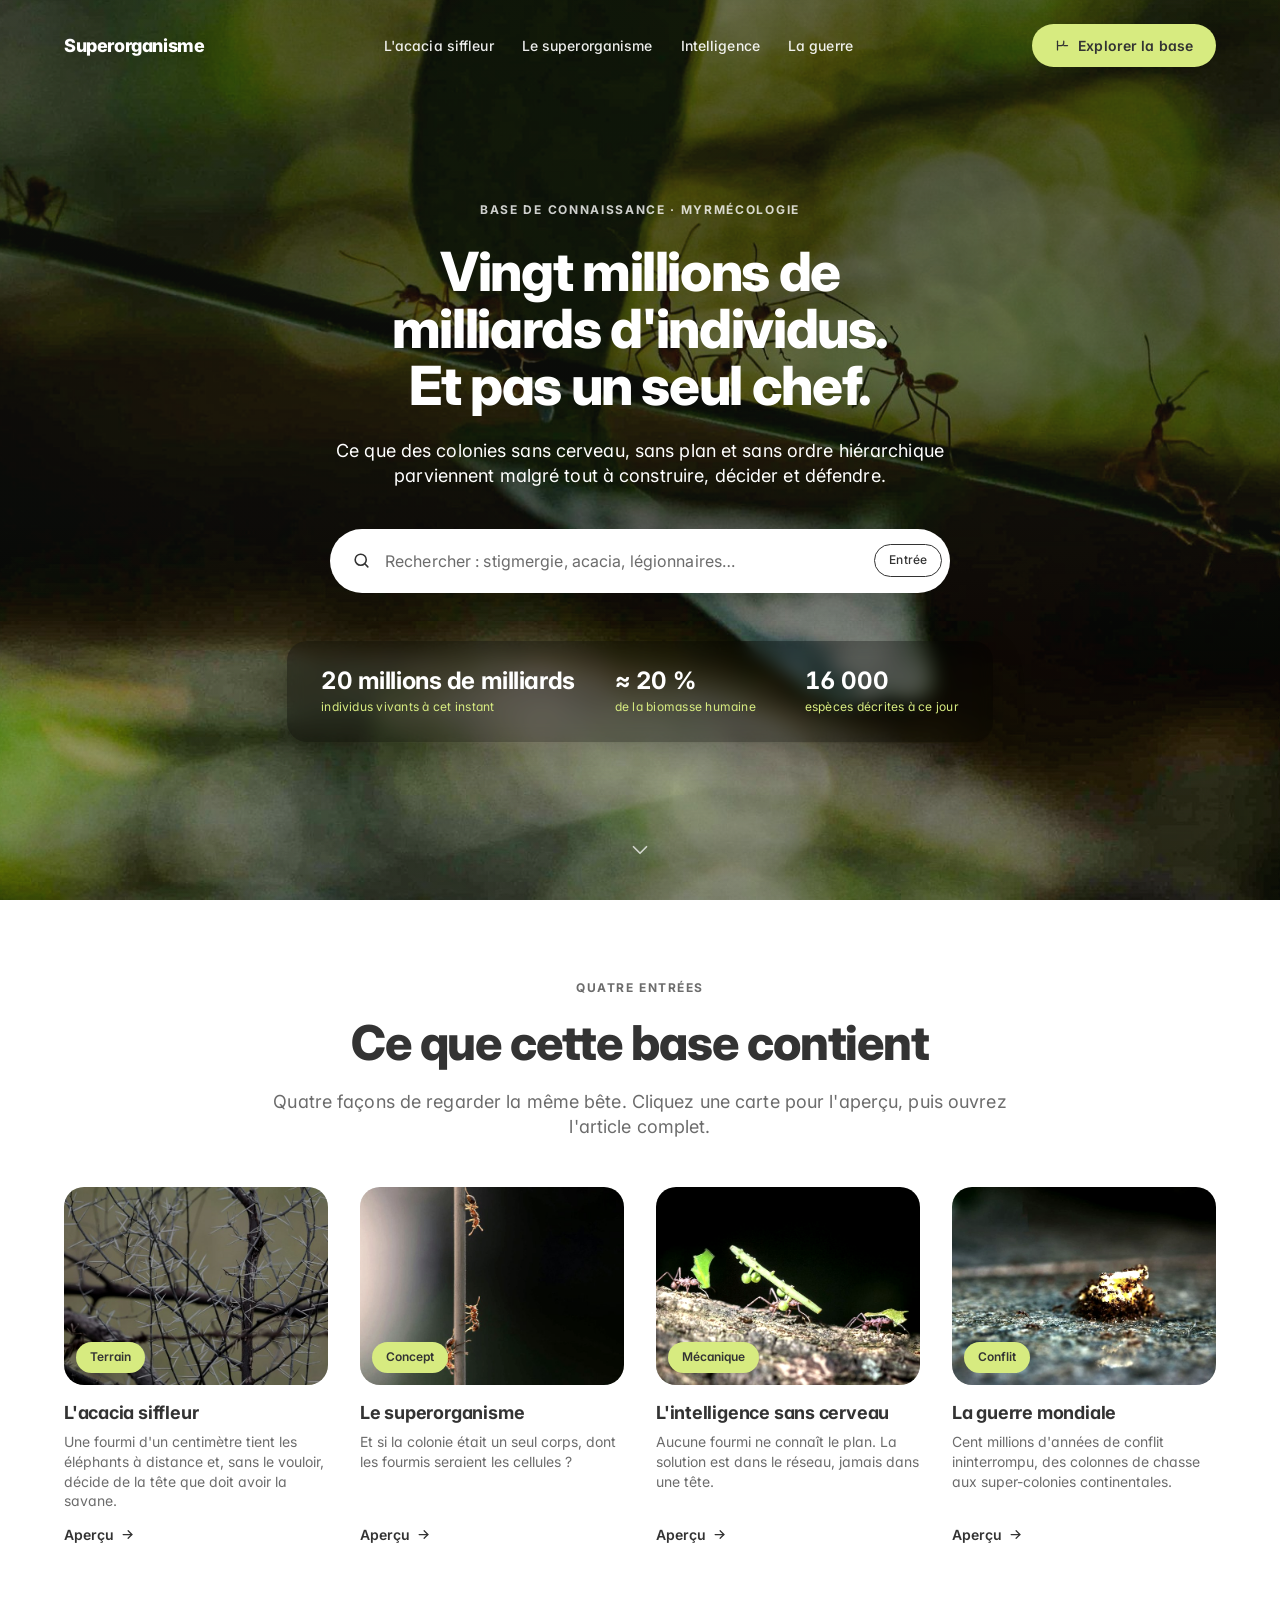
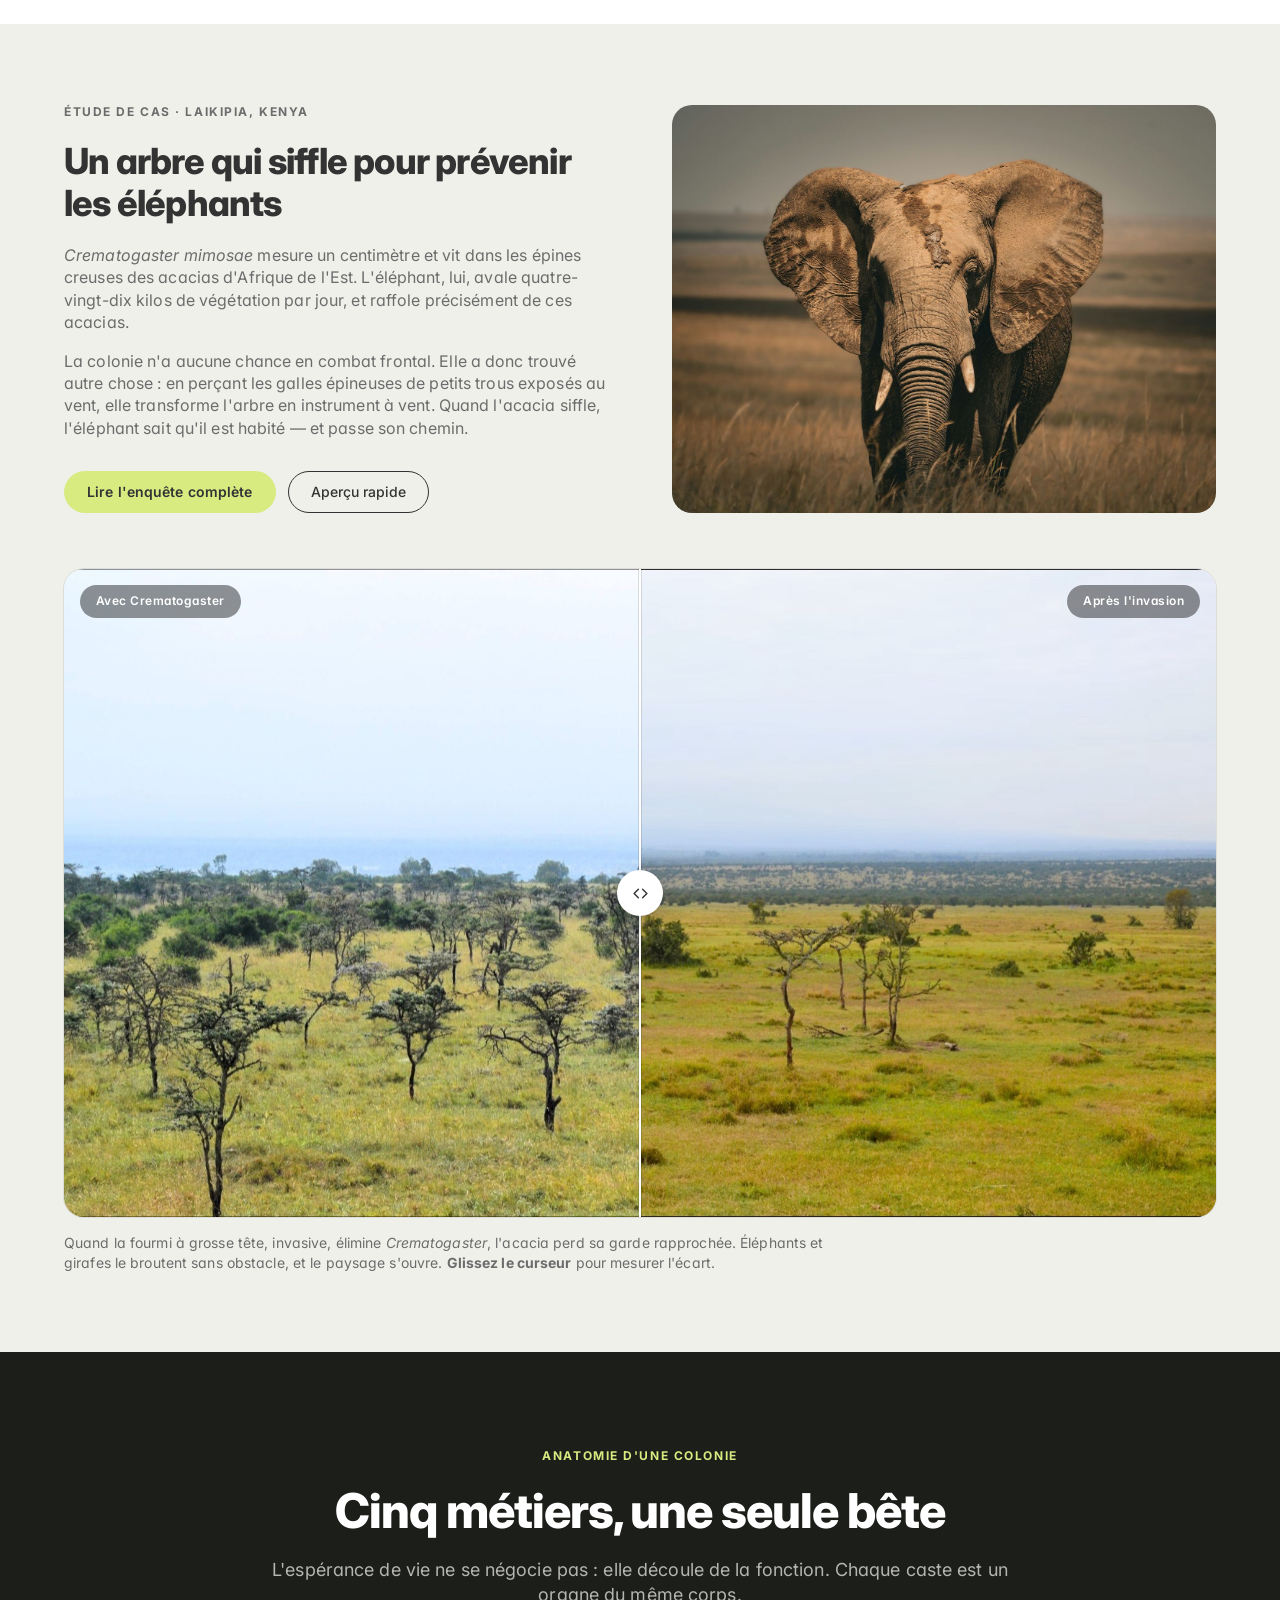
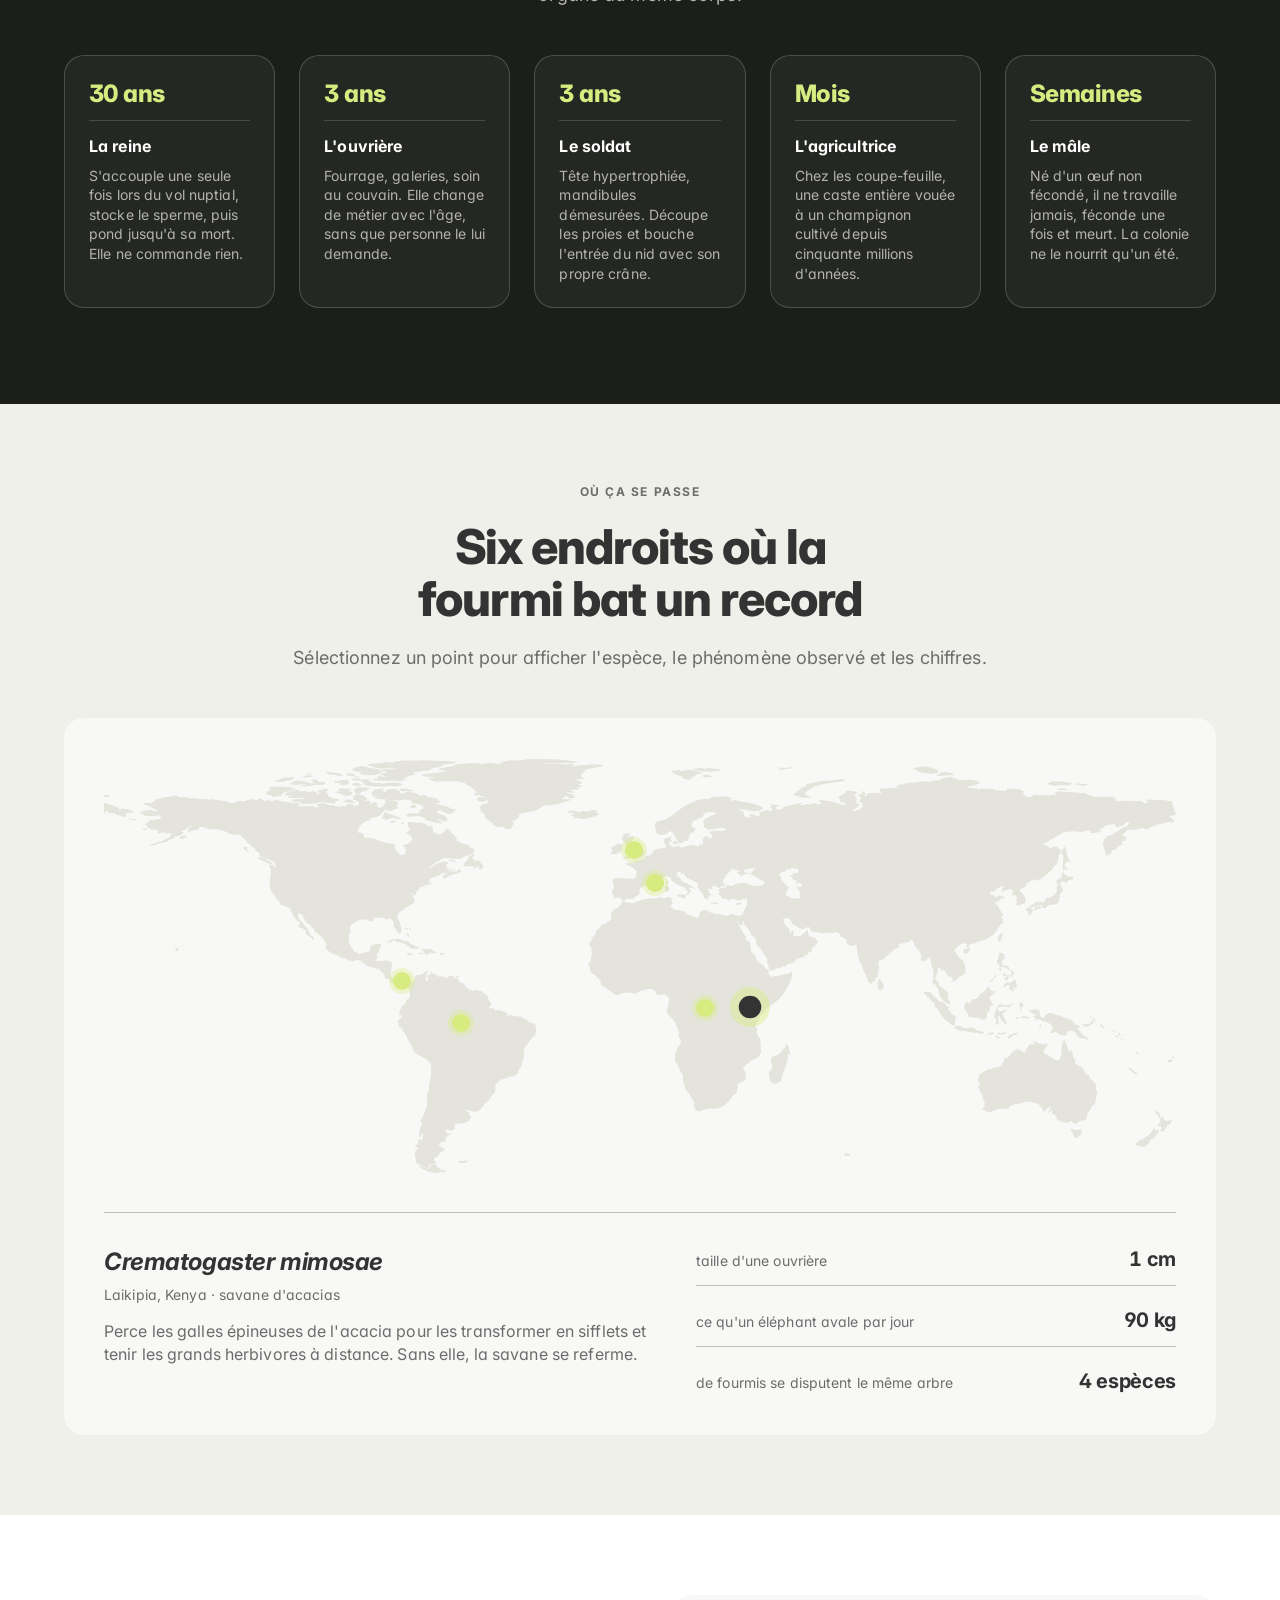
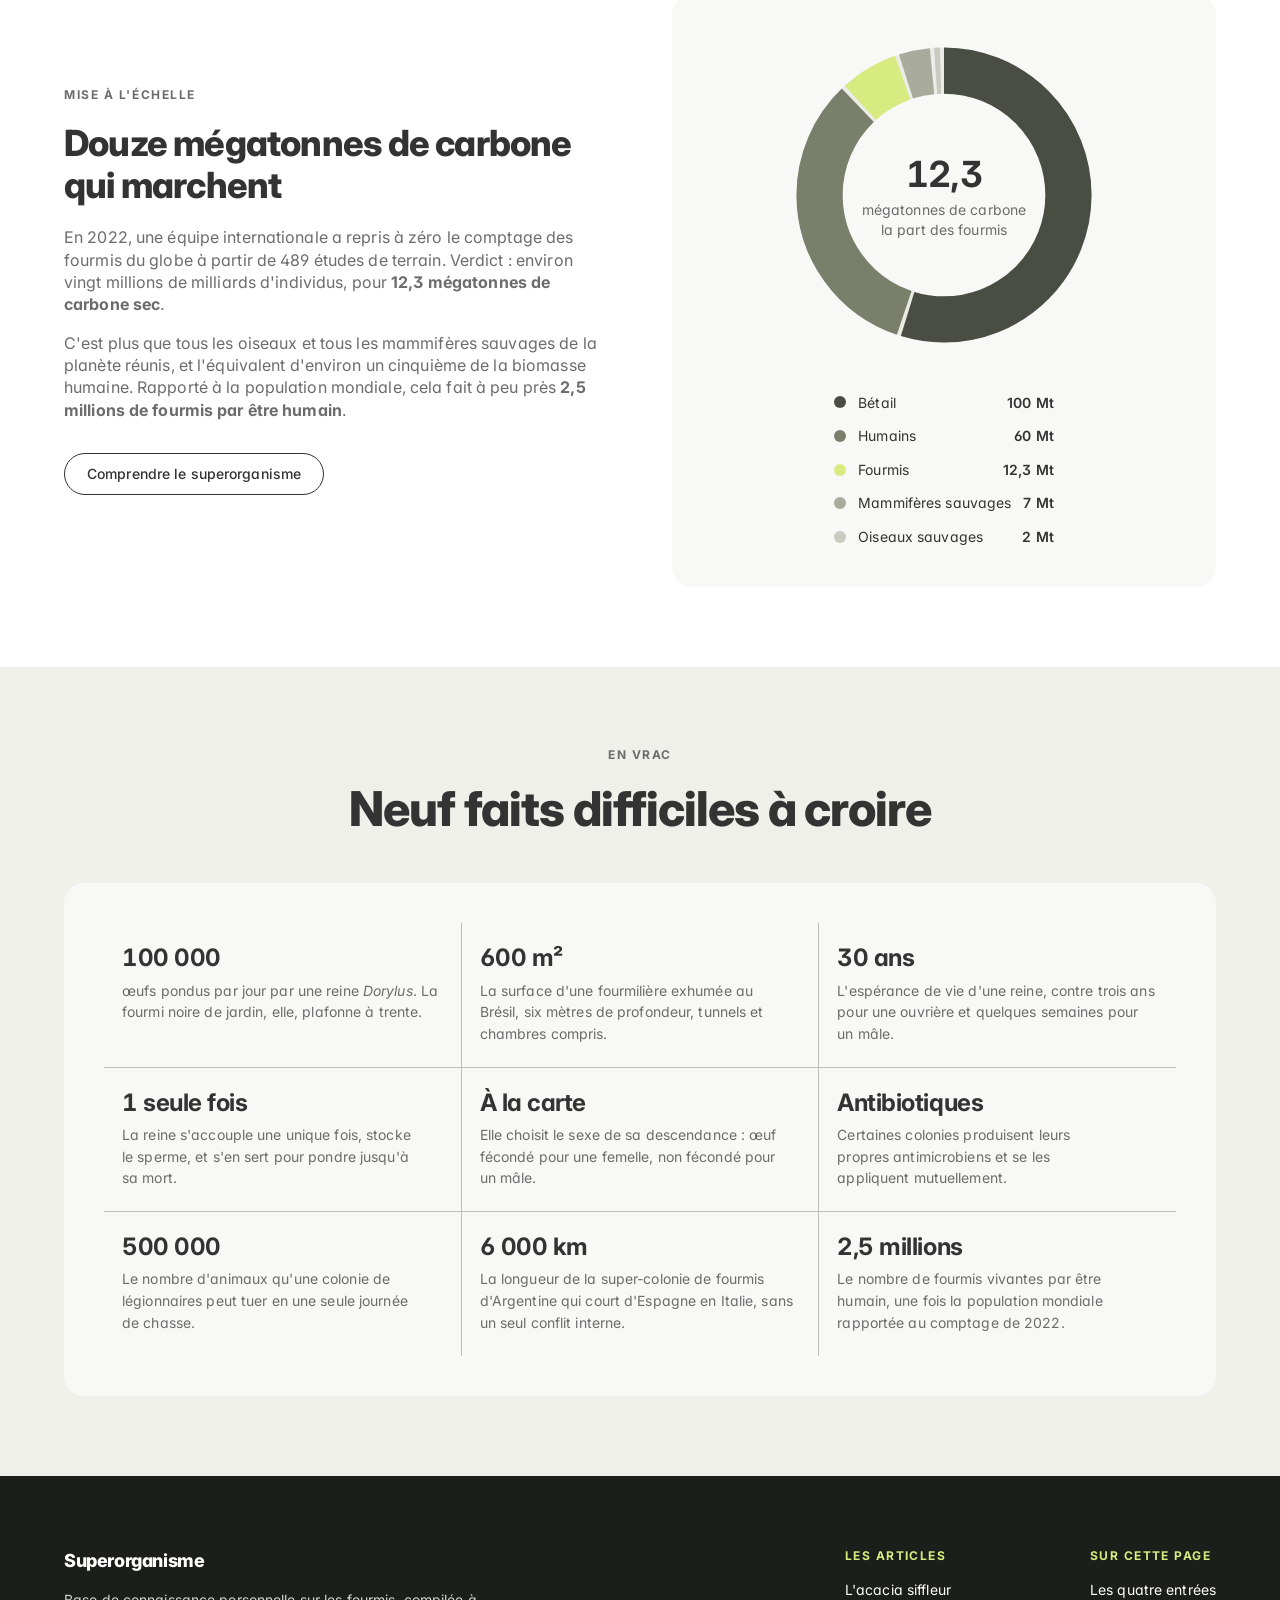
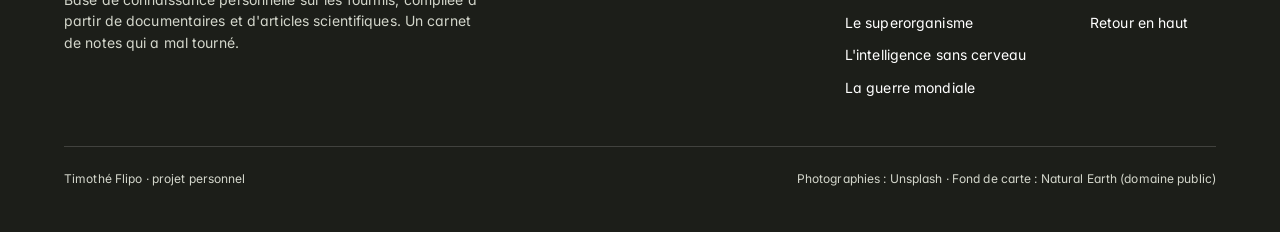
==== index.html @ 457bc621 "Le pont vivant remplacé par la trophallaxie (v37) Le pont ne démontrait rien. Deux rectangles gris n" ====
<!DOCTYPE html>
<html lang="fr">
<head>
<meta charset="utf-8">
<meta name="viewport" content="width=device-width, initial-scale=1">
<title>Superorganisme · la fourmi, du détail au collectif</title>
<meta name="description" content="Base de connaissance sur les fourmis : l'acacia siffleur, le superorganisme, l'intelligence collective sans cerveau et la guerre permanente sous nos pieds.">
<meta name="robots" content="noindex, nofollow">
<link rel="preconnect" href="https://fonts.googleapis.com">
<link rel="preconnect" href="https://fonts.gstatic.com" crossorigin>
<link href="https://fonts.googleapis.com/css2?family=Inter:wght@400;500;600;700;800&display=swap" rel="stylesheet">
<link rel="stylesheet" href="css/style.css?v=37">
<link rel="icon" href="data:image/svg+xml,<svg xmlns='http://www.w3.org/2000/svg' viewBox='0 0 100 100'><rect width='100' height='100' rx='22' fill='%23333'/><circle cx='50' cy='30' r='11' fill='%23d7eb80'/><circle cx='50' cy='52' r='9' fill='%23d7eb80'/><circle cx='50' cy='74' r='13' fill='%23d7eb80'/></svg>">
</head>
<body>

<header class="header" id="top">
  <div class="wrap header__inner">
    <a class="wordmark" href="index.html">Superorganisme</a>
    <nav class="nav">
      <a class="nav__link" href="acacia.html">L'acacia siffleur</a>
      <a class="nav__link" href="superorganisme.html">Le superorganisme</a>
      <a class="nav__link" href="intelligence.html">Intelligence</a>
      <a class="nav__link" href="guerre.html">La guerre</a>
    </nav>
    <a class="btn btn--lime" href="#entrees">
      <svg width="15" height="15" viewBox="0 0 24 24" fill="none" stroke="currentColor" stroke-width="2" stroke-linecap="round" stroke-linejoin="round" aria-hidden="true"><path d="M4 19V5"/><path d="M4 12h6a4 4 0 0 0 4-4V5"/><path d="M14 12h6"/></svg>
      Explorer la base
    </a>
  </div>
</header>

<main>

  <!-- ============ Hero ============ -->
  <section class="hero">
    <div class="hero__media">
      <img src="images/photos/fourmi-tige.jpg" alt="Fourmis progressant en file sur une tige, lumière dorée et bokeh vert" fetchpriority="high">
    </div>

    <!--
      Premier plan. Le regroupement n'est pas décoratif : le parallaxe a besoin
      d'un seul élément à déplacer, sinon chaque bloc dériverait à son rythme et
      l'ensemble se disloquerait au lieu de se détacher d'un seul tenant.
    -->
    <div class="hero__fg">
    <div class="hero__inner">
      <p class="hero__eyebrow">Base de connaissance · Myrmécologie</p>
      <h1>Vingt millions de milliards d'individus.<br>Et pas un seul chef.</h1>
      <p class="hero__lede">
        Ce que des colonies sans cerveau, sans plan et sans ordre hiérarchique
        parviennent malgré tout à construire, décider et défendre.
      </p>

      <div class="search">
        <div class="search__field">
          <svg class="search__icon" width="19" height="19" viewBox="0 0 24 24" fill="none" stroke="currentColor" stroke-width="2" stroke-linecap="round" aria-hidden="true"><circle cx="11" cy="11" r="7"/><path d="m20 20-3.5-3.5"/></svg>
          <label class="visually-hidden" for="q">Rechercher dans la base</label>
          <input class="search__input" id="q" type="search" autocomplete="off"
                 placeholder="Rechercher : stigmergie, acacia, légionnaires…">
          <span class="search__hint">Entrée</span>
        </div>
        <div class="search__results" id="results" role="listbox" aria-label="Résultats"></div>
      </div>
    </div>

    <div class="stats">
      <div class="stat">
        <div class="stat__value">20 millions de milliards</div>
        <div class="stat__label">individus vivants à cet instant</div>
      </div>
      <div class="stat">
        <div class="stat__value">≈ 20 %</div>
        <div class="stat__label">de la biomasse humaine</div>
      </div>
      <div class="stat">
        <div class="stat__value">16 000</div>
        <div class="stat__label">espèces décrites à ce jour</div>
      </div>
    </div>
    </div>

    <a class="hero__scroll" href="#entrees" aria-label="Descendre">
      <svg width="26" height="26" viewBox="0 0 24 24" fill="none" stroke="currentColor" stroke-width="1.6" stroke-linecap="round" stroke-linejoin="round"><path d="m6 9 6 6 6-6"/></svg>
    </a>
  </section>

  <!-- ============ Les quatre entrées ============ -->
  <section class="section" id="entrees">
    <div class="wrap">
      <div class="sec-head sec-head--center">
        <p class="eyebrow">Quatre entrées</p>
        <h2>Ce que cette base contient</h2>
        <p class="sec-head__lede">
          Quatre façons de regarder la même bête. Cliquez une carte pour l'aperçu,
          puis ouvrez l'article complet.
        </p>
      </div>

      <div class="cards">

        <button class="card" type="button" data-topic="acacia">
          <div class="card__media">
            <img src="images/photos/carte-acacia.jpg" alt="Épines creuses d'un acacia, où loge la colonie"
                 width="660" height="495" loading="lazy" decoding="async">
            <span class="card__badge">Terrain</span>
          </div>
          <h3 class="card__title">L'acacia siffleur</h3>
          <p class="card__desc">
            Une fourmi d'un centimètre tient les éléphants à distance et, sans le vouloir,
            décide de la tête que doit avoir la savane.
          </p>
          <span class="card__more">
            <span>Aperçu</span>
            <svg width="15" height="15" viewBox="0 0 24 24" fill="none" stroke="currentColor" stroke-width="2" stroke-linecap="round" stroke-linejoin="round" aria-hidden="true"><path d="M5 12h14"/><path d="m13 6 6 6-6 6"/></svg>
          </span>
        </button>

        <button class="card" type="button" data-topic="superorganisme">
          <div class="card__media">
            <img src="images/photos/carte-superorganisme.jpg" alt="Trois fourmis accrochées à une tige, formant une chaîne"
                 width="660" height="495" loading="lazy" decoding="async">
            <span class="card__badge">Concept</span>
          </div>
          <h3 class="card__title">Le superorganisme</h3>
          <p class="card__desc">
            Et si la colonie était un seul corps, dont les fourmis seraient les cellules ?
          </p>
          <span class="card__more">
            <span>Aperçu</span>
            <svg width="15" height="15" viewBox="0 0 24 24" fill="none" stroke="currentColor" stroke-width="2" stroke-linecap="round" stroke-linejoin="round" aria-hidden="true"><path d="M5 12h14"/><path d="m13 6 6 6-6 6"/></svg>
          </span>
        </button>

        <button class="card" type="button" data-topic="intelligence">
          <div class="card__media">
            <img src="images/photos/carte-intelligence.jpg" alt="Fourmis coupe-feuille en file, chacune portant un fragment de feuille"
                 width="660" height="495" loading="lazy" decoding="async">
            <span class="card__badge">Mécanique</span>
          </div>
          <h3 class="card__title">L'intelligence sans cerveau</h3>
          <p class="card__desc">
            Aucune fourmi ne connaît le plan. La solution est dans le réseau, jamais dans une tête.
          </p>
          <span class="card__more">
            <span>Aperçu</span>
            <svg width="15" height="15" viewBox="0 0 24 24" fill="none" stroke="currentColor" stroke-width="2" stroke-linecap="round" stroke-linejoin="round" aria-hidden="true"><path d="M5 12h14"/><path d="m13 6 6 6-6 6"/></svg>
          </span>
        </button>

        <button class="card" type="button" data-topic="guerre">
          <div class="card__media">
            <img src="images/photos/carte-guerre.jpg" alt="Fourmis massées en nombre sur une proie"
                 width="660" height="495" loading="lazy" decoding="async">
            <span class="card__badge">Conflit</span>
          </div>
          <h3 class="card__title">La guerre mondiale</h3>
          <p class="card__desc">
            Cent millions d'années de conflit ininterrompu, des colonnes de chasse
            aux super-colonies continentales.
          </p>
          <span class="card__more">
            <span>Aperçu</span>
            <svg width="15" height="15" viewBox="0 0 24 24" fill="none" stroke="currentColor" stroke-width="2" stroke-linecap="round" stroke-linejoin="round" aria-hidden="true"><path d="M5 12h14"/><path d="m13 6 6 6-6 6"/></svg>
          </span>
        </button>

      </div>
    </div>
  </section>

  <!-- ============ L'acacia siffleur ============ -->
  <section class="section band">
    <div class="wrap">
      <div class="split">
        <div>
          <p class="eyebrow">Étude de cas · Laikipia, Kenya</p>
          <h2>Un arbre qui siffle pour prévenir les éléphants</h2>
          <div class="split__body">
            <p>
              <em>Crematogaster mimosae</em> mesure un centimètre et vit dans les épines creuses
              des acacias d'Afrique de l'Est. L'éléphant, lui, avale quatre-vingt-dix kilos de
              végétation par jour, et raffole précisément de ces acacias.
            </p>
            <p>
              La colonie n'a aucune chance en combat frontal. Elle a donc trouvé autre chose :
              en perçant les galles épineuses de petits trous exposés au vent, elle transforme
              l'arbre en instrument à vent. Quand l'acacia siffle, l'éléphant sait qu'il est
              habité — et passe son chemin.
            </p>
          </div>
          <div class="split__actions">
            <a class="btn btn--lime" href="acacia.html">Lire l'enquête complète</a>
            <button class="btn btn--ghost" type="button" data-topic="acacia">Aperçu rapide</button>
          </div>
        </div>
        <div class="split__media">
          <img src="images/photos/elephant.jpg" alt="Éléphant traversant une savane d'herbes hautes" loading="lazy">
        </div>
      </div>

      <!--
        Le comparateur est présenté comme une figure encadrée, pas comme une
        photo pleine largeur : c'est un dispositif à manipuler, et un objet
        qu'on manipule a besoin d'un bord pour se distinguer de la page.
      -->
      <figure class="figure-compare">
        <div class="compare" id="compare">
          <img src="images/photos/savane-avant.jpg?v=37" alt="Savane densément peuplée de jeunes acacias">
          <img class="compare__after" src="images/photos/savane-apres.jpg?v=37" alt="Même savane, presque entièrement dépourvue d'acacias">
          <span class="compare__tag compare__tag--before">Avec Crematogaster</span>
          <span class="compare__tag compare__tag--after">Après l'invasion</span>
          <div class="compare__handle">
            <span class="compare__grip">
              <svg width="17" height="17" viewBox="0 0 24 24" fill="none" stroke="currentColor" stroke-width="2" stroke-linecap="round" stroke-linejoin="round" aria-hidden="true"><path d="m9 6-6 6 6 6"/><path d="m15 6 6 6-6 6"/></svg>
            </span>
          </div>
          <input class="compare__range" id="compareRange" type="range" min="0" max="100" value="50"
                 aria-label="Comparer avant et après l'invasion des fourmis à grosse tête">
        </div>
        <figcaption class="figure__caption">
          Quand la fourmi à grosse tête, invasive, élimine <em>Crematogaster</em>, l'acacia perd
          sa garde rapprochée. Éléphants et girafes le broutent sans obstacle, et le paysage
          s'ouvre. <strong>Glissez le curseur</strong> pour mesurer l'écart.
        </figcaption>
      </figure>
    </div>
  </section>

  <!-- ============ Les castes ============ -->
  <section class="section section--dark">
    <div class="wrap">
      <div class="sec-head sec-head--center">
        <p class="eyebrow">Anatomie d'une colonie</p>
        <h2>Cinq métiers, une seule bête</h2>
        <p class="sec-head__lede">
          L'espérance de vie ne se négocie pas : elle découle de la fonction.
          Chaque caste est un organe du même corps.
        </p>
      </div>

      <!--
        Table des castes. Les vignettes dessinées ont été retirées : elles
        n'étaient pas à la même échelle les unes que les autres, et celle de
        la reine portait une couronne — soit exactement le contresens que ce
        site passe six mille mots à corriger. L'espérance de vie se lit mieux
        en chiffres alignés qu'en illustrations.
      -->
      <div class="castes">
        <div class="caste">
          <p class="caste__span">30 ans</p>
          <p class="caste__name">La reine</p>
          <p class="caste__meta">S'accouple une seule fois lors du vol nuptial, stocke le sperme, puis pond jusqu'à sa mort. Elle ne commande rien.</p>
        </div>
        <div class="caste">
          <p class="caste__span">3 ans</p>
          <p class="caste__name">L'ouvrière</p>
          <p class="caste__meta">Fourrage, galeries, soin au couvain. Elle change de métier avec l'âge, sans que personne le lui demande.</p>
        </div>
        <div class="caste">
          <p class="caste__span">3 ans</p>
          <p class="caste__name">Le soldat</p>
          <p class="caste__meta">Tête hypertrophiée, mandibules démesurées. Découpe les proies et bouche l'entrée du nid avec son propre crâne.</p>
        </div>
        <div class="caste">
          <p class="caste__span">Mois</p>
          <p class="caste__name">L'agricultrice</p>
          <p class="caste__meta">Chez les coupe-feuille, une caste entière vouée à un champignon cultivé depuis cinquante millions d'années.</p>
        </div>
        <div class="caste">
          <p class="caste__span">Semaines</p>
          <p class="caste__name">Le mâle</p>
          <p class="caste__meta">Né d'un œuf non fécondé, il ne travaille jamais, féconde une fois et meurt. La colonie ne le nourrit qu'un été.</p>
        </div>
      </div>
    </div>
  </section>

  <!-- ============ Carte du monde ============ -->
  <section class="section band">
    <div class="wrap">
      <div class="sec-head sec-head--center">
        <p class="eyebrow">Où ça se passe</p>
        <h2>Six endroits où la fourmi bat un record</h2>
        <p class="sec-head__lede">
          Sélectionnez un point pour afficher l'espèce, le phénomène observé et les chiffres.
        </p>
      </div>

      <div class="map">
        <div class="map__canvas" id="mapCanvas">
          <img src="images/world.svg" alt="Carte du monde localisant six phénomènes myrmécologiques">
        </div>

        <div class="map__detail" role="status" aria-live="polite">
          <div>
            <p class="map__detail-species" id="mapSpecies">Crematogaster mimosae</p>
            <p class="map__detail-place" id="mapPlace">Laikipia, Kenya · savane d'acacias</p>
            <p class="map__detail-text" id="mapText">
              Perce les galles épineuses de l'acacia pour les transformer en sifflets et
              tenir les grands herbivores à distance. Sans elle, la savane se referme.
            </p>
          </div>
          <div class="map__figures" id="mapFigures"></div>
        </div>
      </div>
    </div>
  </section>

  <!-- ============ Anneau de biomasse ============ -->
  <section class="section">
    <div class="wrap">
      <div class="split split--flip">
        <div>
          <p class="eyebrow">Mise à l'échelle</p>
          <h2>Douze mégatonnes de carbone qui marchent</h2>
          <div class="split__body">
            <p>
              En 2022, une équipe internationale a repris à zéro le comptage des fourmis du globe
              à partir de 489 études de terrain. Verdict : environ vingt millions de milliards
              d'individus, pour <strong>12,3 mégatonnes de carbone sec</strong>.
            </p>
            <p>
              C'est plus que tous les oiseaux et tous les mammifères sauvages de la planète
              réunis, et l'équivalent d'environ un cinquième de la biomasse humaine. Rapporté
              à la population mondiale, cela fait à peu près <strong>2,5 millions de fourmis
              par être humain</strong>.
            </p>
          </div>
          <div class="split__actions">
            <a class="btn btn--ghost" href="superorganisme.html">Comprendre le superorganisme</a>
          </div>
        </div>

        <div class="donut-card">
          <!--
            Cinq valeurs d'une même échelle, du gris ardoise au lime. Les cinq
            teintes vives d'origine sortaient du système, qui n'autorise qu'un
            seul accent : elles donnaient cinq catégories de même importance là
            où il n'y a qu'une grandeur, la masse. Seules les fourmis, sujet du
            site, reçoivent l'accent.
          -->
          <div class="donut">
            <svg viewBox="0 0 180 180" role="img" aria-label="Répartition de la biomasse animale terrestre en mégatonnes de carbone sec : bétail 100, humains 60, fourmis 12,3, mammifères sauvages 7, oiseaux sauvages 2">
              <circle cx="90" cy="90" r="70" fill="none" stroke="#ecece6" stroke-width="26"/>
              <circle cx="90" cy="90" r="70" fill="none" stroke="#4a4d43" stroke-width="26" stroke-dasharray="240.6 199.2" stroke-dashoffset="0"/>
              <circle cx="90" cy="90" r="70" fill="none" stroke="#7a7f6c" stroke-width="26" stroke-dasharray="143.5 296.3" stroke-dashoffset="-242.6"/>
              <circle cx="90" cy="90" r="70" fill="none" stroke="#d7eb80" stroke-width="26" stroke-dasharray="27.8 412.0" stroke-dashoffset="-388.1"/>
              <circle cx="90" cy="90" r="70" fill="none" stroke="#a9ac9c" stroke-width="26" stroke-dasharray="15.0 424.8" stroke-dashoffset="-417.9"/>
              <circle cx="90" cy="90" r="70" fill="none" stroke="#c9cbc0" stroke-width="26" stroke-dasharray="2.8 437.0" stroke-dashoffset="-434.9"/>
            </svg>
            <div class="donut__center">
              <div class="donut__value">12,3</div>
              <div class="donut__unit">mégatonnes de carbone<br>la part des fourmis</div>
            </div>
          </div>

          <ul class="legend">
            <li><span class="legend__swatch" style="background:#4a4d43"></span><span class="legend__name">Bétail</span><span class="legend__value">100 Mt</span></li>
            <li><span class="legend__swatch" style="background:#7a7f6c"></span><span class="legend__name">Humains</span><span class="legend__value">60 Mt</span></li>
            <li><span class="legend__swatch" style="background:#d7eb80"></span><span class="legend__name">Fourmis</span><span class="legend__value">12,3 Mt</span></li>
            <li><span class="legend__swatch" style="background:#a9ac9c"></span><span class="legend__name">Mammifères sauvages</span><span class="legend__value">7 Mt</span></li>
            <li><span class="legend__swatch" style="background:#c9cbc0"></span><span class="legend__name">Oiseaux sauvages</span><span class="legend__value">2 Mt</span></li>
          </ul>
        </div>
      </div>
    </div>
  </section>

  <!-- ============ Faits en vrac ============ -->
  <section class="section band">
    <div class="wrap">
      <div class="sec-head sec-head--center">
        <p class="eyebrow">En vrac</p>
        <h2>Neuf faits difficiles à croire</h2>
      </div>

      <div class="facts">
        <div class="facts__grid">
        <div class="fact">
          <p class="fact__value">100 000</p>
          <p class="fact__label">œufs pondus par jour par une reine <em>Dorylus</em>. La fourmi noire de jardin, elle, plafonne à trente.</p>
        </div>
        <div class="fact">
          <p class="fact__value">600 m²</p>
          <p class="fact__label">La surface d'une fourmilière exhumée au Brésil, six mètres de profondeur, tunnels et chambres compris.</p>
        </div>
        <div class="fact">
          <p class="fact__value">30 ans</p>
          <p class="fact__label">L'espérance de vie d'une reine, contre trois ans pour une ouvrière et quelques semaines pour un mâle.</p>
        </div>
        <div class="fact">
          <p class="fact__value">1 seule fois</p>
          <p class="fact__label">La reine s'accouple une unique fois, stocke le sperme, et s'en sert pour pondre jusqu'à sa mort.</p>
        </div>
        <div class="fact">
          <p class="fact__value">À la carte</p>
          <p class="fact__label">Elle choisit le sexe de sa descendance : œuf fécondé pour une femelle, non fécondé pour un mâle.</p>
        </div>
        <div class="fact">
          <p class="fact__value">Antibiotiques</p>
          <p class="fact__label">Certaines colonies produisent leurs propres antimicrobiens et se les appliquent mutuellement.</p>
        </div>
        <div class="fact">
          <p class="fact__value">500 000</p>
          <p class="fact__label">Le nombre d'animaux qu'une colonie de légionnaires peut tuer en une seule journée de chasse.</p>
        </div>
        <div class="fact">
          <p class="fact__value">6 000 km</p>
          <p class="fact__label">La longueur de la super-colonie de fourmis d'Argentine qui court d'Espagne en Italie, sans un seul conflit interne.</p>
        </div>
        <div class="fact">
          <p class="fact__value">2,5 millions</p>
          <p class="fact__label">Le nombre de fourmis vivantes par être humain, une fois la population mondiale rapportée au comptage de 2022.</p>
        </div>
        </div>
      </div>
    </div>
  </section>

</main>

<!-- ============ Panneau d'aperçu ============ -->
<div class="sheet" id="sheet" role="dialog" aria-modal="true" aria-labelledby="sheetTitle">
  <button class="sheet__scrim" type="button" data-close aria-label="Fermer l'aperçu"></button>
  <div class="sheet__panel">
    <button class="sheet__close" type="button" data-close aria-label="Fermer">
      <svg width="19" height="19" viewBox="0 0 24 24" fill="none" stroke="currentColor" stroke-width="2" stroke-linecap="round" aria-hidden="true"><path d="M18 6 6 18M6 6l12 12"/></svg>
    </button>
    <!-- Pas d'attribut src ici : il est renseigné à l'ouverture. Un src vide relancerait une requête sur la page. -->
    <div class="sheet__media"><img id="sheetImg" alt=""></div>
    <div class="sheet__body">
      <p class="eyebrow" id="sheetEyebrow"></p>
      <h3 id="sheetTitle"></h3>
      <p class="sheet__lede" id="sheetLede"></p>
      <ul class="sheet__points" id="sheetPoints"></ul>
      <a class="btn btn--lime" id="sheetLink" href="acacia.html">Lire l'article complet</a>
    </div>
  </div>
</div>

<footer class="footer">
  <div class="wrap">
    <div class="footer__top">
      <div>
        <a class="wordmark" href="index.html">Superorganisme</a>
        <p class="footer__blurb">
          Base de connaissance personnelle sur les fourmis, compilée à partir de documentaires
          et d'articles scientifiques. Un carnet de notes qui a mal tourné.
        </p>
      </div>

      <div class="footer__cols">
        <div class="footer__col">
          <h4>Les articles</h4>
          <ul>
            <li><a href="acacia.html">L'acacia siffleur</a></li>
            <li><a href="superorganisme.html">Le superorganisme</a></li>
            <li><a href="intelligence.html">L'intelligence sans cerveau</a></li>
            <li><a href="guerre.html">La guerre mondiale</a></li>
          </ul>
        </div>
        <div class="footer__col">
          <h4>Sur cette page</h4>
          <ul>
            <li><a href="#entrees">Les quatre entrées</a></li>
            <li><a href="#top">Retour en haut</a></li>
          </ul>
        </div>
      </div>
    </div>

    <div class="footer__base">
      <span>Timothé Flipo · projet personnel</span>
      <span>Photographies : Unsplash · Fond de carte : Natural Earth (domaine public)</span>
    </div>
  </div>
</footer>

<script src="js/main.js?v=37"></script>
</body>
</html>
---- css/style.css ----
/* =========================================================
   SUPERORGANISME — feuille de style
   Système de design repris d'Ecosia :
   canvas blanc, un seul accent lime, photographie plein cadre.
   ========================================================= */

:root {
  /* Couleurs */
  --lime: #d7eb80;
  --lime-deep: #c2d967;
  --ink: #333333;
  --white: #ffffff;
  --warm-mist: #f8f8f6;
  --linen: #f0f0eb;
  --stone: #6c6c6c;
  --ash: #bebeb9;      /* filets internes, décoratifs */
  --silver: #b6b6b6;

  /*
     Contour porteur d'information : c'est la seule chose qui sépare une carte
     de son fond. `--ash` ne donnait que 1,87:1 sur blanc, sous le seuil de
     3:1 exigé pour un élément non textuel. Celui-ci est mesuré à 3,03:1.
  */
  --rule: #94948f;

  /*
     Fond sombre. Employé par la bande des castes et par le pied de page,
     qui ferment ainsi la page par la même valeur : mieux vaut un token que
     la même valeur recopiée à deux endroits qui dériveraient l'un de l'autre.
  */
  --night: #1c1e19;
  --night-text: #d3d6cb;   /* texte courant sur fond sombre, mesuré 9,9:1 */
  --night-rule: rgba(255, 255, 255, 0.16);

  /*
     Typographie — une seule famille.
     La hiérarchie vient de la graisse, de la taille et de l'interlettrage,
     pas d'une seconde police. Deux familles pour quatre articles, c'était
     une complication sans contrepartie.
  */
  --font-body: 'Inter', ui-sans-serif, system-ui, -apple-system, BlinkMacSystemFont, 'Segoe UI', Roboto, sans-serif;
  --font-display: var(--font-body);

  /* Échelle */
  --text-caption: 12px;
  --text-body-sm: 14px;
  --text-body: 16px;
  --text-prose: 17px;      /* corps des articles, un cran au-dessus de l'interface */
  --text-subheading: 18px;
  --text-heading-sm: 20px;
  --text-heading: 24px;
  --text-heading-lg: 36px;
  --text-display: 48px;
  --text-display-lg: 54px;

  /* Rythme */
  --page-max: 1200px;
  --section-gap: 80px;
  --card-padding: 24px;
  --element-gap: 16px;

  /* Formes */
  --radius-card: 20px;
  --radius-link: 4px;
  --radius-pill: 9999px;

  --shadow-xl: rgba(0, 0, 0, 0.2) 0px 11px 33px 0px;

  /*
     Mouvement. Trois courbes maison quasi identiques traînaient dans le
     fichier, tapées à la main à six endroits. Deux tokens suffisent :
     `out` pour tout ce qui entre ou réagit, `in-out` pour ce qui se déplace
     d'un point à un autre à l'écran.
  */
  --ease-out: cubic-bezier(0.23, 1, 0.32, 1);
  --ease-in-out: cubic-bezier(0.77, 0, 0.175, 1);
  --dur-press: 140ms;   /* retour à l'appui */
  --dur-hover: 180ms;   /* survol : vu des dizaines de fois, doit rester bref */
  --dur-panel: 240ms;   /* ouverture d'un panneau */
}

/* ---------- Base ---------- */

*,
*::before,
*::after { box-sizing: border-box; }

/*
   Défilement doux réservé aux ancres cliquées. Posé sur `html`, il
   s'appliquait aussi à la restauration de position au rechargement et aux
   touches Début / Fin, qui doivent rester instantanées.
*/
html:focus-within { scroll-behavior: smooth; }

body {
  margin: 0;
  /*
     `100vw` sur la figure pleine largeur compte la barre de défilement sur
     les systèmes qui l'affichent en permanence. Sans ce garde-fou, la page
     gagnerait une quinzaine de pixels de défilement horizontal sous Windows.
  */
  overflow-x: clip;
  background: var(--white);
  color: var(--ink);
  font-family: var(--font-body);
  font-size: var(--text-body);
  line-height: 1.4;
  letter-spacing: 0.007em;
  font-feature-settings: 'cv11', 'ss01';
  -webkit-font-smoothing: antialiased;
}

img { max-width: 100%; display: block; }

a { color: inherit; }

/*
   L'interlettrage dépend de la taille : plus les lettres grossissent, plus
   l'espace optique entre elles paraît grand. Une valeur unique pour tous les
   titres est forcément fausse quelque part — d'où une valeur par palier.
*/
h1, h2, h3 {
  font-family: var(--font-display);
  font-weight: 800;
  margin: 0;
}

h1 { font-size: var(--text-display-lg); line-height: 1.06; letter-spacing: -0.025em; }
h2 { font-size: var(--text-display);    line-height: 1.08; letter-spacing: -0.022em; }
h3 { font-size: var(--text-heading);    line-height: 1.3;  letter-spacing: -0.012em; }

p { margin: 0; }

/*
   Les valeurs chiffrées ne sont pas des titres, elles n'héritaient donc
   d'aucun interlettrage négatif — seulement du +0.007em du corps de texte.
   Résultat : des nombres en gros caractères espacés comme du texte courant.
   `tabular-nums` empêche en plus les chiffres de danser d'une fiche à l'autre.
*/
.stat__value,
.fact__value,
.donut__value,
.figure-row__value,
.map__detail-species {
  letter-spacing: -0.018em;
  font-variant-numeric: tabular-nums;
}

::selection { background: var(--lime); color: var(--ink); }

.wrap {
  width: 100%;
  max-width: var(--page-max);
  margin: 0 auto;
  padding: 0 24px;
}

.section { padding: var(--section-gap) 0; }

.band { background: var(--linen); }

/*
   Le rythme de la page était blanc / bandeau / blanc / bandeau, six fois
   sans une exception, avec le même gabarit à chaque section. Deux ruptures
   suffisent à casser cette régularité : une section sombre, et une figure
   qui sort de la colonne.
*/
.section--dark {
  background: var(--night);
  color: var(--linen);
  padding: 96px 0;
}

.section--dark h2 { color: var(--white); }
.section--dark .eyebrow { color: var(--lime); }
.section--dark .sec-head__lede { color: rgba(240, 240, 235, 0.72); }

.section--dark .caste {
  background: rgba(255, 255, 255, 0.045);
  border-color: rgba(255, 255, 255, 0.18);
}
.section--dark .caste__span { color: var(--lime); }
.section--dark .caste__name { color: var(--white); border-top-color: rgba(255, 255, 255, 0.16); }
.section--dark .caste__meta { color: rgba(240, 240, 235, 0.7); }

@media (hover: hover) and (pointer: fine) {
  .section--dark .caste:hover { border-color: var(--lime); }
}

/*
   Comparateur avant / après, présenté comme une figure encadrée.

   Il occupait auparavant toute la largeur de la fenêtre, bord à bord. Ce
   traitement convient à une image d'ambiance, pas à un dispositif qu'on
   manipule : sans marge ni contour, rien ne signalait que l'objet était
   interactif, et le curseur venait buter contre les bords de l'écran.

   Le passe-partout blanc sur le bandeau de lin fait le travail d'un cadre :
   il détache la figure du fond, et donne au curseur de la place pour aller
   jusqu'au bout de sa course sans toucher le bord de la page.
*/
.figure-compare {
  /*
     La figure occupe toute la colonne de contenu : ses bords tombent
     exactement sur ceux du bloc texte / image au-dessus.

     Le passe-partout blanc a été retiré. Il servait à détacher le
     comparateur quand il courait d'un bord à l'autre de l'écran, mais ses
     16 px de marge intérieure rognaient d'autant la photo, qui n'arrivait
     alors plus au niveau de celle de l'éléphant juste au-dessus. Un liseré
     tient le même rôle sans occuper la moindre place dans la mise en page.
  */
  margin: 56px 0 0;
}

.figure-compare .compare {
  aspect-ratio: 16 / 9;
  border-radius: var(--radius-card);
  box-shadow: 0 0 0 1px rgba(51, 51, 51, 0.10);
}

@media (max-width: 720px) {
  .figure-compare { margin-top: 40px; }
}

/* ---------- Boutons ---------- */

.btn {
  display: inline-flex;
  align-items: center;
  gap: 8px;
  border-radius: var(--radius-pill);
  font-family: var(--font-body);
  font-size: var(--text-body-sm);
  font-weight: 600;
  line-height: 1;
  padding: 13px 22px;
  border: 1px solid transparent;
  cursor: pointer;
  text-decoration: none;
  white-space: nowrap;
  /* transition : voir la règle groupée « Survol et appui » en fin de fichier */
}

.btn--lime { background: var(--lime); color: var(--ink); }
.btn--lime:hover { background: var(--lime-deep); }

.btn--ghost {
  background: transparent;
  color: var(--ink);
  border-color: var(--ink);
  font-weight: 500;
}
.btn--ghost:hover { background: var(--ink); color: var(--white); }

.btn--ghost-light {
  background: transparent;
  color: var(--white);
  border-color: rgba(255, 255, 255, 0.75);
  font-weight: 500;
}
.btn--ghost-light:hover { background: var(--white); color: var(--ink); }

/* ---------- En-tête ---------- */

.header {
  position: absolute;
  inset: 0 0 auto 0;
  z-index: 40;
  padding: 24px 0;
}

.header--solid {
  position: sticky;
  top: 0;
  background: rgba(255, 255, 255, 0.92);
  backdrop-filter: saturate(180%) blur(12px);
  border-bottom: 1px solid var(--linen);
  padding: 16px 0;
}

.header__inner {
  display: flex;
  align-items: center;
  justify-content: space-between;
  gap: 24px;
}

/*
   Quatorze caractères en capitales grasses mangeaient un tiers de la barre.
   En casse normale et en interlettrage serré, le mot tient dans la moitié
   de la place et laisse respirer la navigation.
*/
.wordmark {
  font-family: var(--font-body);
  font-size: var(--text-subheading);
  font-weight: 800;
  letter-spacing: -0.022em;
  text-decoration: none;
  color: var(--ink);
  white-space: nowrap;
}

.header:not(.header--solid) .wordmark { color: var(--white); }

.nav {
  display: flex;
  align-items: center;
  gap: 28px;
}

.nav__link {
  font-size: var(--text-body-sm);
  font-weight: 500;
  text-decoration: none;
  color: var(--stone);
  border-radius: var(--radius-link);
  white-space: nowrap;
}
.nav__link:hover { color: var(--ink); }

.header:not(.header--solid) .nav__link { color: rgba(255, 255, 255, 0.92); }
.header:not(.header--solid) .nav__link:hover { color: var(--white); }

/* ---------- Navigation repliable ---------- */

/*
   Le bouton n'apparaît qu'en dessous du seuil où les liens ne tiennent plus
   dans la barre. Au-dessus, la navigation reste en clair et ce bouton n'a
   aucune raison d'exister.
*/
.nav-toggle {
  display: none;
  align-items: center;
  gap: 8px;
  border: 1px solid currentColor;
  border-radius: var(--radius-pill);
  background: transparent;
  color: var(--ink);
  font-family: var(--font-body);
  font-size: var(--text-body-sm);
  font-weight: 500;
  line-height: 1;
  padding: 11px 16px;
  cursor: pointer;
}

.header:not(.header--solid) .nav-toggle { color: var(--white); }

/*
   `display: none` par défaut, et non seulement `visibility: hidden` : au-delà
   du seuil, le panneau ne doit pas exister du tout. S'il ne dépendait que de
   son attribut d'ouverture, un agrandissement de fenêtre alors qu'il est
   ouvert le laisserait affiché en plein desktop. La mise en page ne doit pas
   dépendre du JavaScript pour être correcte.
*/
.nav-panel {
  display: none;
  position: absolute;
  top: calc(100% - 8px);
  left: 0;
  right: 0;
  z-index: 50;
  margin: 0 24px;
  padding: 10px;
  background: var(--white);
  border-radius: var(--radius-card);
  box-shadow: var(--shadow-xl);

  /* Fermé, il ne doit être ni visible ni atteignable au clavier. */
  visibility: hidden;
  opacity: 0;
  transform: translateY(-10px);
  transition:
    opacity var(--dur-panel) var(--ease-out),
    transform var(--dur-panel) var(--ease-out),
    visibility 0s linear var(--dur-panel);
}

.nav-panel[data-open='true'] {
  visibility: visible;
  opacity: 1;
  transform: none;
  transition-delay: 0s;
}

.nav-panel nav { display: grid; }

.nav-panel__link {
  padding: 13px 14px;
  border-radius: 12px;
  font-size: var(--text-body);
  font-weight: 500;
  color: var(--ink);
  text-decoration: none;
}

.nav-panel__link[aria-current='page'] {
  font-weight: 700;
  background: var(--warm-mist);
}

.nav-panel__cta {
  width: 100%;
  justify-content: center;
  margin-top: 10px;
}

@media (hover: hover) and (pointer: fine) {
  .nav-panel__link:hover { background: var(--warm-mist); }
}

.nav-panel__link:active { background: var(--linen); }

/* ---------- Hero ---------- */

.hero {
  /*
     Hauteur de référence du hero. Elle sert à la fois à dimensionner la
     section et à borner la plage de défilement du parallaxe : les deux
     doivent parler de la même distance, sinon l'effet se termine avant ou
     après la sortie réelle de la section.
  */
  --hero-h: 100vh;
  --hero-slack: 26%;   /* marge de glissement de la photo, voir .hero__media */

  position: relative;
  min-height: var(--hero-h);
  display: flex;
  flex-direction: column;
  align-items: center;
  justify-content: center;
  text-align: center;
  padding: 140px 24px 96px;
  overflow: hidden;
}

/*
   La photo déborde le haut de la section. Sans cette marge, la faire glisser
   vers le bas découvrirait une bande vide sous l'en-tête. `.hero` rogne déjà
   son contenu, donc le débordement ne se voit pas.
*/
.hero__media {
  position: absolute;
  inset: calc(var(--hero-slack) * -1) 0 0 0;
  height: calc(100% + var(--hero-slack));
  z-index: 0;
  overflow: hidden;
}

/*
   Cette photo est déjà nette et colorée à l'échelle de la page : contrairement
   au premier essai (un macro si dense qu'il fallait le zoomer et l'éclaircir
   pour y voir quelque chose), le seul travail ici est de garder la couleur
   du bokeh tout en assurant la lisibilité du texte — voir le voile ci-dessous.
*/
.hero__media img {
  width: 100%;
  height: 100%;
  object-fit: cover;
  object-position: center 50%;
  filter: brightness(1.02) contrast(1.1) saturate(1.1);
}

/*
   Voile en bande : fort derrière le texte, dégagé juste en dessous pour
   laisser voir la couleur réelle de la photo (le bokeh vert, le doré de la
   lumière). Un voile uniforme assez sombre pour le titre aurait éteint tout
   le vert que la photo doit justement montrer.

   Il est porté par `.hero` et non par `.hero__media` : il doit rester calé
   sur le texte. Posé sur la photo, il glisserait avec elle pendant le
   parallaxe et le titre finirait par sortir de sa bande sombre.
*/
.hero::before {
  content: '';
  position: absolute;
  inset: 0;
  z-index: 1;
  pointer-events: none;
  background: linear-gradient(180deg,
    rgba(16, 18, 14, 0.60) 0%,
    rgba(16, 18, 14, 0.64) 20%,
    rgba(16, 18, 14, 0.62) 58%,
    rgba(16, 18, 14, 0.30) 74%,
    rgba(16, 18, 14, 0.42) 100%);
}

/* Calque de premier plan : tout ce qui doit se détacher de la photo. */
.hero__fg {
  position: relative;
  z-index: 2;
  width: 100%;
  display: flex;
  flex-direction: column;
  align-items: center;
}

.hero__inner {
  width: 100%;
  max-width: 880px;
}

.hero__eyebrow {
  font-size: var(--text-caption);
  font-weight: 700;
  letter-spacing: 0.14em;
  text-transform: uppercase;
  color: rgba(255, 255, 255, 0.8);
  margin-bottom: 24px;
}

.hero h1 {
  color: var(--white);
  text-wrap: balance;
}

.hero__lede {
  margin: 24px auto 0;
  max-width: 620px;
  color: var(--white);
  font-size: var(--text-subheading);
}

/* Barre de recherche */

.search {
  position: relative;
  margin: 40px auto 0;
  max-width: 620px;
}

.search__field {
  display: flex;
  align-items: center;
  gap: 12px;
  background: var(--white);
  border-radius: var(--radius-pill);
  height: 64px;
  padding: 0 8px 0 22px;
}

.search__icon { flex: none; color: var(--ink); }

.search__input {
  flex: 1 1 auto;
  min-width: 0;
  border: 0;
  outline: 0;
  background: transparent;
  font-family: var(--font-body);
  font-size: var(--text-body);
  color: var(--ink);
  letter-spacing: 0.007em;
}
.search__input::placeholder { color: var(--stone); }

.search__hint {
  flex: none;
  display: inline-flex;
  align-items: center;
  border: 1px solid var(--ink);
  border-radius: var(--radius-pill);
  padding: 7px 14px;
  font-size: var(--text-caption);
  font-weight: 500;
  color: var(--ink);
}

.search__results {
  position: absolute;
  top: calc(100% + 12px);
  left: 0;
  right: 0;
  background: var(--white);
  border-radius: var(--radius-card);
  box-shadow: var(--shadow-xl);
  padding: 8px;
  text-align: left;
  max-height: 340px;
  overflow-y: auto;
  display: none;
  z-index: 5;
}
.search__results[data-open='true'] { display: block; }

.search__hit {
  display: block;
  text-decoration: none;
  padding: 12px 16px;
  border-radius: 12px;
}
.search__hit:hover, .search__hit:focus-visible { background: var(--warm-mist); }

.search__hit-title {
  font-size: var(--text-body-sm);
  font-weight: 700;
  color: var(--ink);
}

.search__hit-desc {
  margin-top: 3px;
  font-size: var(--text-caption);
  color: var(--stone);
  display: -webkit-box;
  -webkit-line-clamp: 2;
  -webkit-box-orient: vertical;
  overflow: hidden;
}

.search__empty {
  padding: 16px;
  font-size: var(--text-body-sm);
  color: var(--stone);
}

/* Carte de statistiques flottante */

.stats {
  position: relative;
  z-index: 1;
  margin: 48px auto 0;
  display: flex;
  flex-wrap: wrap;
  justify-content: center;
  gap: 8px 40px;
  background: rgba(0, 0, 0, 0.34);
  backdrop-filter: blur(8px);
  border-radius: var(--radius-card);
  box-shadow: var(--shadow-xl);
  padding: 26px 34px;
  max-width: 880px;
}

.stat { text-align: left; min-width: 150px; }

.stat__value {
  font-family: var(--font-display);
  font-size: var(--text-heading);
  font-weight: 700;
  color: var(--white);
  line-height: 1.2;
}

.stat__label {
  margin-top: 4px;
  font-size: var(--text-caption);
  color: var(--lime);
  letter-spacing: 0.02em;
}

/*
   Chevron de descente. L'oscillation infinie a été retirée : une animation
   qui tourne en permanence sans rien encoder finit par se faire ignorer, et
   c'est du travail pour le compositeur pendant toute la visite. Le geste est
   maintenant à l'initiative du lecteur.
*/
.hero__scroll {
  position: absolute;
  bottom: 32px;
  left: 50%;
  transform: translateX(-50%);
  z-index: 2;
  color: rgba(255, 255, 255, 0.72);
  transition: color var(--dur-hover) ease, transform var(--dur-press) var(--ease-out);
}

@media (hover: hover) and (pointer: fine) {
  .hero__scroll:hover { color: var(--white); transform: translate(-50%, 4px); }
}
.hero__scroll:active { transform: translate(-50%, 6px); }

/* ---------- Parallaxe du hero ---------- */

/*
   La photo défile moins vite que le contenu, ce qui la fait reculer d'un
   plan. C'est le seul endroit du site où l'effet a sa place : on ne le voit
   qu'une fois par visite, à un moment où le lecteur n'a encore aucune tâche
   en cours. Ailleurs, il ferait payer un coût permanent pour une impression
   qui s'épuise au deuxième défilement.

   Écart total à la sortie de la section : 20 vh pour la photo vers le bas,
   10 vh pour le contenu vers le haut, soit 30 vh de séparation apparente.
   La photo parcourt donc 80 vh quand la page en parcourt 100 : un rapport
   de 0,8, assez franc pour se lire sans que le fond ait l'air de patiner.

   `animation-timeline: scroll()` fait tourner tout ça sur le compositeur,
   hors du fil principal — contrairement à un écouteur de défilement en
   JavaScript, l'effet ne peut pas saccader quand la page travaille par
   ailleurs. Les navigateurs qui ne le connaissent pas affichent simplement
   un hero fixe, ce qui était déjà le cas hier.
*/
@supports (animation-timeline: scroll()) {
  @media (prefers-reduced-motion: no-preference) {

    .hero__media img {
      animation: hero-recule linear both;
      animation-timeline: scroll(root block);
      animation-range: 0 var(--hero-h);
    }

    .hero__fg {
      animation: hero-avance linear both;
      animation-timeline: scroll(root block);
      animation-range: 0 calc(var(--hero-h) * 0.8);
    }

    /*
       Le fondu est porté par `.hero__inner`, pas par `.hero__fg`. Une
       opacité animée fait de l'élément une racine de composition isolée :
       posée sur le calque entier, le `backdrop-filter` de la carte de
       chiffres n'aurait plus la photo à flouter derrière lui.
    */
    .hero__inner {
      animation: hero-estompe linear both;
      animation-timeline: scroll(root block);
      animation-range: 0 calc(var(--hero-h) * 0.8);
    }

    /*
       L'invite de descente n'a plus d'objet dès que le geste est amorcé :
       elle s'efface sur le premier tiers, pas sur toute la hauteur.
    */
    .hero__scroll {
      animation: hero-invite-sort linear both;
      animation-timeline: scroll(root block);
      animation-range: 0 calc(var(--hero-h) * 0.3);
    }
  }
}

@keyframes hero-recule {
  to { transform: translateY(20vh); }
}

/*
   Le contenu reste pleinement opaque sur la première moitié : il doit être
   lisible tant qu'il est réellement à l'écran. La disparition ne commence
   qu'une fois le bloc engagé dans sa sortie.
*/
@keyframes hero-avance {
  to { transform: translateY(-10vh); }
}

/*
   Le texte reste pleinement opaque sur la première moitié : il doit être
   lisible tant qu'il est réellement à l'écran. La disparition ne commence
   qu'une fois le bloc engagé dans sa sortie.
*/
@keyframes hero-estompe {
  0%, 50% { opacity: 1; }
  100%    { opacity: 0; }
}

@keyframes hero-invite-sort {
  to { opacity: 0; }
}

/* ---------- En-têtes de section ---------- */

.sec-head { max-width: 760px; }
.sec-head--center { margin: 0 auto; text-align: center; }

.eyebrow {
  font-size: var(--text-caption);
  font-weight: 700;
  letter-spacing: 0.13em;
  text-transform: uppercase;
  color: var(--stone);
  margin-bottom: 20px;
}

.sec-head h2 { text-wrap: balance; }

.sec-head__lede {
  margin-top: 20px;
  color: var(--stone);
  font-size: var(--text-subheading);
}

/* ---------- Grille de cartes ---------- */

.cards {
  display: grid;
  grid-template-columns: repeat(4, 1fr);
  gap: 32px;
  margin-top: 48px;
}

.card {
  display: flex;
  flex-direction: column;
  text-align: left;
  background: none;
  border: 0;
  padding: 0;
  font: inherit;
  color: inherit;
  cursor: pointer;
  border-radius: var(--radius-card);
}

.card__media {
  position: relative;
  border-radius: var(--radius-card);
  overflow: hidden;
  aspect-ratio: 4 / 3;
  background: var(--linen);
}

/*
   Étalonnage commun aux quatre vignettes. Même en ayant choisi des photos
   dans la même plage de luminosité, leurs saturations vont du simple au
   triple. Cette correction unique les ramène dans le même registre, sans
   valeur particulière image par image — sinon ce n'est plus une série.
*/
.card__media img {
  width: 100%;
  height: 100%;
  object-fit: cover;
  filter: saturate(0.78) contrast(1.06);
  transition: transform 0.24s var(--ease-out);
}

.card:hover .card__media img,
.card:focus-visible .card__media img { transform: scale(1.045); }

.card__badge {
  position: absolute;
  left: 12px;
  bottom: 12px;
  background: var(--lime);
  color: var(--ink);
  border-radius: var(--radius-pill);
  padding: 7px 14px;
  font-size: var(--text-caption);
  font-weight: 600;
}

.card__title {
  margin-top: var(--element-gap);
  font-family: var(--font-body);
  font-size: var(--text-subheading);
  font-weight: 700;
  line-height: 1.3;
}

.card__desc {
  margin-top: 8px;
  font-size: var(--text-body-sm);
  color: var(--stone);
}

/*
   `auto` en haut plutôt qu'une valeur fixe : les descriptions font deux ou
   trois lignes selon les cartes, et le lien se calait donc à une hauteur
   différente dans chacune. Poussé en bas de la carte, il s'aligne sur toute
   la rangée quelle que soit la longueur du texte.
*/
.card__more {
  margin-top: auto;
  padding-top: 14px;
  font-size: var(--text-body-sm);
  font-weight: 600;
  color: var(--ink);
  display: inline-flex;
  align-items: center;
  gap: 6px;
}

.card:hover .card__more span,
.card:focus-visible .card__more span { text-decoration: underline; }

.card__more svg { transition: transform 0.2s ease; }
.card:hover .card__more svg { transform: translateX(3px); }

/* ---------- Panneau d'aperçu ---------- */

.sheet {
  position: fixed;
  inset: 0;
  z-index: 90;
  display: none;
  align-items: center;
  justify-content: center;
  padding: 24px;
}
.sheet[data-open='true'] { display: flex; }

.sheet__scrim {
  position: absolute;
  inset: 0;
  background: rgba(30, 32, 26, 0.5);
  backdrop-filter: blur(3px);
  border: 0;
  padding: 0;
  cursor: pointer;
}

/*
   Le panneau entrait en montant sur 280 ms et disparaissait d'un coup : il ne
   repartait pas par où il était venu. En transition plutôt qu'en keyframes,
   l'entrée et la sortie empruntent le même chemin, et une fermeture lancée
   pendant l'ouverture repart de la position réelle au lieu de sauter.
   La sortie est plus rapide que l'entrée : on décide lentement, le système
   répond vite.
*/
.sheet__panel {
  position: relative;
  background: var(--white);
  border-radius: var(--radius-card);
  box-shadow: var(--shadow-xl);
  width: min(920px, 100%);
  max-height: min(86vh, 760px);
  overflow-y: auto;
  opacity: 1;
  transform: none;
  transition: opacity var(--dur-panel) var(--ease-out), transform var(--dur-panel) var(--ease-out);
}

/* Un modal n'est ancré à aucun déclencheur : il reste centré, il monte à peine. */
@starting-style {
  .sheet[data-open='true'] .sheet__panel { opacity: 0; transform: translateY(12px) scale(0.985); }
}

.sheet[data-closing='true'] .sheet__panel {
  opacity: 0;
  transform: translateY(8px) scale(0.99);
  transition-duration: 160ms;
}

.sheet__scrim {
  transition: opacity var(--dur-panel) ease;
}
@starting-style {
  .sheet[data-open='true'] .sheet__scrim { opacity: 0; }
}
.sheet[data-closing='true'] .sheet__scrim { opacity: 0; transition-duration: 160ms; }

.sheet__close {
  position: absolute;
  top: 16px;
  right: 16px;
  z-index: 2;
  width: 40px;
  height: 40px;
  display: grid;
  place-items: center;
  border-radius: var(--radius-pill);
  border: 0;
  background: rgba(255, 255, 255, 0.9);
  color: var(--ink);
  cursor: pointer;
}
.sheet__close:hover { background: var(--linen); }

.sheet__media { aspect-ratio: 21 / 8; background: var(--linen); }
.sheet__media img { width: 100%; height: 100%; object-fit: cover; }

.sheet__body { padding: 40px; }

.sheet__body h3 {
  font-size: var(--text-heading-lg);
  line-height: 1.15;
  margin-bottom: 20px;
  text-wrap: balance;
}

.sheet__lede {
  font-size: var(--text-subheading);
  color: var(--ink);
  margin-bottom: 24px;
}

.sheet__points {
  list-style: none;
  margin: 0 0 32px;
  padding: 0;
  display: grid;
  gap: 14px;
}

.sheet__points li {
  position: relative;
  padding-left: 26px;
  font-size: var(--text-body);
  color: var(--stone);
}

.sheet__points li::before {
  content: '';
  position: absolute;
  left: 0;
  top: 8px;
  width: 10px;
  height: 10px;
  border-radius: var(--radius-pill);
  background: var(--lime);
}

.sheet__points strong { color: var(--ink); font-weight: 600; }

/* ---------- Bloc scindé texte / image ---------- */

.split {
  display: grid;
  grid-template-columns: 1fr 1fr;
  gap: 64px;
  align-items: center;
}

.split--flip .split__media { order: -1; }

.split__media {
  border-radius: var(--radius-card);
  overflow: hidden;
  aspect-ratio: 4 / 3;
  background: var(--linen);
}
.split__media img { width: 100%; height: 100%; object-fit: cover; }

.split h2 { font-size: var(--text-heading-lg); line-height: 1.15; }

.split__body {
  margin-top: 20px;
  color: var(--stone);
  display: grid;
  gap: 16px;
}

.split__actions { margin-top: 32px; display: flex; gap: 12px; flex-wrap: wrap; }

/* ---------- Comparateur avant / après ---------- */

.compare {
  position: relative;
  border-radius: var(--radius-card);
  overflow: hidden;
  aspect-ratio: 16 / 9;
  background: var(--linen);
  touch-action: none;
  user-select: none;
  cursor: ew-resize;
}

.compare img {
  position: absolute;
  inset: 0;
  width: 100%;
  height: 100%;
  object-fit: cover;
  pointer-events: none;
}

.compare__after { clip-path: inset(0 0 0 var(--pos, 50%)); }

.compare__handle {
  position: absolute;
  top: 0;
  bottom: 0;
  left: var(--pos, 50%);
  width: 2px;
  background: var(--white);
  transform: translateX(-1px);
  pointer-events: none;
  box-shadow: 0 0 0 1px rgba(0, 0, 0, 0.12);
}

.compare__grip {
  position: absolute;
  top: 50%;
  left: 50%;
  transform: translate(-50%, -50%);
  width: 46px;
  height: 46px;
  border-radius: var(--radius-pill);
  background: var(--white);
  box-shadow: var(--shadow-xl);
  display: grid;
  place-items: center;
  color: var(--ink);
}

.compare__tag {
  position: absolute;
  top: 16px;
  background: rgba(0, 0, 0, 0.42);
  backdrop-filter: blur(6px);
  color: var(--white);
  border-radius: var(--radius-pill);
  padding: 8px 16px;
  font-size: var(--text-caption);
  font-weight: 600;
  letter-spacing: 0.04em;
  pointer-events: none;
}

.compare__tag--before { left: 16px; }
.compare__tag--after { right: 16px; }

/*
   Le curseur natif reste transparent — le trait blanc et la poignée tiennent
   déjà ce rôle — mais il doit se voir au clavier. Le focus est donc reporté
   sur la poignée, qui grossit et prend un anneau.
*/
.compare__range {
  position: absolute;
  inset: 0;
  width: 100%;
  height: 100%;
  opacity: 0;
  margin: 0;
  cursor: ew-resize;
}

.compare__grip {
  transition: transform var(--dur-press) var(--ease-out), box-shadow var(--dur-press) ease;
}

.compare__range:focus-visible { outline: none; }

.compare:has(.compare__range:focus-visible) .compare__grip {
  transform: translate(-50%, -50%) scale(1.12);
  box-shadow: 0 0 0 3px var(--ink), 0 0 0 6px var(--white);
}

.compare:has(.compare__range:focus-visible) .compare__handle {
  width: 3px;
  background: var(--white);
}

.figure__caption {
  margin-top: var(--element-gap);
  font-size: var(--text-body-sm);
  color: var(--stone);
  max-width: 760px;
}

/* ---------- Carte du monde ---------- */

.map {
  position: relative;
  margin-top: 48px;
  background: var(--warm-mist);
  border-radius: var(--radius-card);
  padding: 40px;
}

.map__canvas { position: relative; }
.map__canvas img { width: 100%; }

.pin {
  position: absolute;
  transform: translate(-50%, -50%);
  width: 18px;
  height: 18px;
  padding: 0;
  border: 0;
  border-radius: var(--radius-pill);
  background: var(--lime);
  box-shadow: 0 0 0 4px rgba(215, 235, 128, 0.35);
  cursor: pointer;
  /* transition : voir la règle groupée « Survol et appui » en fin de fichier */
}

.pin:hover,
.pin:focus-visible,
.pin[aria-expanded='true'] {
  transform: translate(-50%, -50%) scale(1.25);
  box-shadow: 0 0 0 7px rgba(215, 235, 128, 0.45);
  outline: none;
}

.pin[aria-expanded='true'] { background: var(--ink); }

.map__detail {
  margin-top: 32px;
  border-top: 1px solid var(--ash);
  padding-top: 32px;
  display: grid;
  grid-template-columns: 1.15fr 1fr;
  gap: 40px;
  align-items: start;
}

.map__detail-species {
  font-family: var(--font-display);
  font-size: var(--text-heading);
  font-weight: 700;
  font-style: italic;
}

.map__detail-place {
  margin-top: 6px;
  font-size: var(--text-body-sm);
  color: var(--stone);
}

.map__detail-text { margin-top: 16px; color: var(--stone); }

.map__figures { display: grid; gap: 20px; }

.figure-row {
  display: flex;
  justify-content: space-between;
  align-items: baseline;
  gap: 20px;
  border-bottom: 1px solid var(--ash);
  padding-bottom: 12px;
}
.figure-row:last-child { border-bottom: 0; padding-bottom: 0; }

.figure-row__value {
  font-family: var(--font-display);
  font-size: var(--text-heading-sm);
  font-weight: 700;
  white-space: nowrap;
}

.figure-row__label { font-size: var(--text-body-sm); color: var(--stone); }

/* ---------- Graphique en anneau ---------- */

.donut-card {
  background: var(--warm-mist);
  border-radius: var(--radius-card);
  padding: 40px;
  display: grid;
  place-items: center;
}

.donut { position: relative; width: 100%; max-width: 320px; }

.donut svg { width: 100%; height: auto; transform: rotate(-90deg); }

.donut__center {
  position: absolute;
  inset: 0;
  display: grid;
  place-content: center;
  text-align: center;
}

.donut__value {
  font-family: var(--font-display);
  font-size: var(--text-heading-lg);
  font-weight: 700;
  line-height: 1;
}

.donut__unit {
  margin-top: 8px;
  font-size: var(--text-body-sm);
  color: var(--stone);
}

.legend { list-style: none; margin: 32px 0 0; padding: 0; display: grid; gap: 14px; }

.legend li { display: flex; align-items: center; gap: 12px; font-size: var(--text-body-sm); }

.legend__swatch {
  width: 12px;
  height: 12px;
  border-radius: var(--radius-pill);
  flex: none;
}

.legend__name { flex: 1 1 auto; }
.legend__value { font-weight: 600; white-space: nowrap; }

/* ---------- Bande de castes ---------- */

.castes {
  display: grid;
  grid-template-columns: repeat(5, 1fr);
  gap: 24px;
  margin-top: 48px;
}

.caste {
  background: var(--white);
  border: 1px solid var(--rule);
  border-radius: var(--radius-card);
  padding: 26px 24px 24px;
  display: flex;
  flex-direction: column;
}

/* La durée de vie ouvre la fiche : c'est l'information qui classe les castes. */
.caste__span {
  font-size: var(--text-heading);
  font-weight: 800;
  letter-spacing: -0.022em;
  font-variant-numeric: tabular-nums;
  line-height: 1;
  color: var(--ink);
}

.caste__name {
  margin-top: 14px;
  padding-top: 14px;
  border-top: 1px solid var(--ash);
  font-size: var(--text-body);
  font-weight: 700;
}

.caste__meta { margin-top: 8px; font-size: var(--text-body-sm); color: var(--stone); }

/* ---------- Faits en vrac ---------- */

/*
   Un seul panneau divisé en neuf cases, et non neuf boîtes posées côte à côte.

   Les fiches étaient des rectangles blancs cernés d'un trait : un idiome qui
   n'existe nulle part ailleurs sur le site. La carte du monde et l'anneau de
   biomasse sont des aplats `warm-mist` arrondis, sans bordure — c'est le
   vocabulaire de la page, et c'est celui qu'on reprend ici. Neuf boîtes
   cernées alignées en trois par trois donnaient en prime la silhouette d'une
   grille de cartes-fonctionnalités, ce que ces chiffres ne sont pas.

   Les filets ne sont pas des bordures mais l'écart de la grille : le fond du
   conteneur transparaît sur un pixel entre les cases. Les traits sont donc
   partagés, jamais doublés, et il n'y en a aucun sur le pourtour.
*/
/*
   Deux niveaux, exactement comme le panneau de la carte du monde : le
   panneau porte la marge intérieure, le contenu porte les filets. Chez la
   carte, `.map` a 40 px de marge et le trait de `.map__detail` s'arrête au
   bord du contenu ; on reprend exactement les mêmes 40 px, pour que le
   retrait des filets soit identique d'un panneau à l'autre — c'est ce que
   l'œil compare quand les deux se suivent dans la page.

   Sans le conteneur intermédiaire, c'est impossible : les filets sont
   l'écart de la grille, ils partiraient donc forcément du bord du panneau.
*/
.facts {
  background: var(--warm-mist);
  border-radius: var(--radius-card);
  padding: 40px;
  margin-top: 48px;
}

.facts__grid {
  display: grid;
  grid-template-columns: repeat(3, 1fr);
  gap: 1px;
  background: var(--ash);
}

/*
   Chaque case garde la même marge sur ses quatre côtés : la retirer sur les
   cases de bordure aurait donné des colonnes de largeurs inégales. Un peu
   plus haut que large, pour que les rangées respirent davantage que les
   colonnes — neuf cases serrées verticalement se lisent mal.
*/
.fact {
  background: var(--warm-mist);
  padding: 22px 18px;
  display: flex;
  flex-direction: column;
  gap: 8px;
}

/*
   36 px mettait ces valeurs à quatre points du titre de section, en 48 px :
   à l'écran, elles se lisaient comme neuf sous-titres plutôt que comme des
   données. Ramenées sur le palier `heading` de l'échelle, elles dominent
   nettement leur libellé sans concurrencer le titre de la partie.
*/
.fact__value {
  font-size: var(--text-heading);
  font-weight: 700;
  line-height: 1.1;
  letter-spacing: -0.02em;
  color: var(--ink);
  text-wrap: balance;
}

.fact__label {
  font-size: var(--text-body-sm);
  line-height: 1.55;
  color: var(--stone);
  text-wrap: pretty;
}

/* ---------- Pied de page ---------- */

/*
   Pas de marge haute ici. Le pied de page est en lin, et les cinq pages se
   terminent sur une section en lin : les 80 px de marge laissaient donc
   passer le blanc du corps entre deux surfaces de même couleur, une bande
   vide qui ne séparait rien. L'espacement est déjà porté par le padding.

   Si une page se terminait un jour sur une section blanche, le passage au
   lin se ferait franchement, ce qui est le comportement souhaitable.
*/
/*
   Pied de page sombre, sur la même valeur que la bande des castes. Il ferme
   la page franchement au lieu de la laisser s'éteindre dans un lin identique
   à celui de la dernière section — une frontière nette remplace une frontière
   qu'on ne voyait pas.
*/
.footer {
  background: var(--night);
  color: var(--night-text);
  padding: 72px 0 44px;
}

.footer .wordmark { color: var(--white); }

.footer__top {
  display: flex;
  flex-wrap: wrap;
  gap: 40px;
  justify-content: space-between;
  align-items: flex-start;
}

.footer__blurb {
  max-width: 420px;
  margin-top: 16px;
  font-size: var(--text-body-sm);
  line-height: 1.55;
  color: var(--night-text);
}

.footer__cols { display: flex; gap: 64px; flex-wrap: wrap; }

.footer__col h4 {
  margin: 0 0 14px;
  font-size: var(--text-caption);
  font-weight: 700;
  letter-spacing: 0.12em;
  text-transform: uppercase;
  color: var(--lime);
}

.footer__col ul { list-style: none; margin: 0; padding: 0; display: grid; gap: 10px; }

.footer__col a {
  font-size: var(--text-body-sm);
  text-decoration: none;
  color: var(--white);
  border-radius: var(--radius-link);
}
.footer__col a:hover { text-decoration: underline; }

.footer__base {
  margin-top: 48px;
  padding-top: 24px;
  border-top: 1px solid var(--night-rule);
  display: flex;
  flex-wrap: wrap;
  gap: 12px 24px;
  justify-content: space-between;
  font-size: var(--text-caption);
  color: var(--night-text);
}

/* ---------- Pages d'article ---------- */

.article-hero {
  position: relative;
  min-height: 62vh;
  display: flex;
  align-items: flex-end;
  padding: 160px 0 56px;
  overflow: hidden;
}

.article-hero__media { position: absolute; inset: 0; }
.article-hero__media img { width: 100%; height: 100%; object-fit: cover; }
.article-hero__media::after {
  content: '';
  position: absolute;
  inset: 0;
  background: linear-gradient(180deg, rgba(20, 26, 14, 0.45) 0%, rgba(20, 26, 14, 0.24) 45%, rgba(20, 26, 14, 0.72) 100%);
}

/* Aligné sur la colonne de lecture pour que le titre et le texte partagent la même marge. */
.article-hero__inner { position: relative; z-index: 1; max-width: 640px; margin: 0 auto; }
.article-hero__inner .eyebrow { color: var(--lime); }
.article-hero h1 { color: var(--white); font-size: var(--text-display); text-wrap: balance; }
.article-hero__lede { margin-top: 20px; color: rgba(255, 255, 255, 0.9); font-size: var(--text-subheading); max-width: 640px; }

.breadcrumb {
  font-size: var(--text-body-sm);
  color: var(--stone);
  padding: 24px 0 0;
  max-width: 720px;
  margin: 0 auto;
}
.breadcrumb a { text-decoration: none; border-radius: var(--radius-link); }
.breadcrumb a:hover { text-decoration: underline; }

/*
   Colonne de lecture. L'ancien réglage — 720 px à 1,4 d'interligne — venait du
   token d'interface appliqué tel quel à des articles de 1 300 à 2 000 mots.
   Plus la ligne est longue, plus l'œil a besoin d'interligne pour retrouver le
   début de la suivante : les deux valeurs allaient dans le mauvais sens.
*/
.prose { max-width: 640px; margin: 0 auto; }

.prose > * + * { margin-top: 26px; }

.prose h2 {
  font-size: var(--text-heading-lg);
  line-height: 1.15;
  margin-top: 68px;
  text-wrap: balance;
}

.prose h3 { font-size: var(--text-heading); margin-top: 40px; }

.prose p {
  color: var(--stone);
  font-size: var(--text-prose);
  line-height: 1.62;
  letter-spacing: 0;
  text-wrap: pretty;
}

.prose strong { color: var(--ink); font-weight: 600; }

.prose em { font-style: italic; }

.prose ul {
  margin: 0;
  padding-left: 22px;
  display: grid;
  gap: 12px;
  color: var(--stone);
  font-size: var(--text-prose);
  line-height: 1.62;
  letter-spacing: 0;
}

.prose li::marker { color: var(--lime-deep); }

.prose a { color: var(--ink); text-decoration: underline; text-underline-offset: 3px; border-radius: var(--radius-link); }
.prose a:hover { color: var(--stone); }

/*
   Citation détachée. Pas de filet coloré à gauche : la taille, la graisse et
   l'air autour suffisent à la sortir du flux, et un liseré d'accent sur une
   carte est devenu le tic graphique le plus daté du web.
*/
/*
   La spécificité doit dépasser celle de `.prose p`, qui vaut (0,1,1) contre
   (0,1,0) pour une classe seule : sans cela, le corps de texte des articles
   écrasait la taille, la couleur et l'interligne de l'exergue, qui n'était
   plus qu'un paragraphe en gras.
*/
.prose .pull {
  padding: 0;
  font-size: var(--text-heading-lg);
  font-weight: 800;
  line-height: 1.22;
  letter-spacing: -0.022em;
  color: var(--ink);
  text-wrap: balance;
  margin: 56px 0;
}

.callout {
  background: var(--warm-mist);
  border-radius: var(--radius-card);
  padding: 32px;
  margin-top: 40px;
}

.callout h4 {
  margin: 0 0 12px;
  font-family: var(--font-body);
  font-size: var(--text-body);
  font-weight: 700;
}

.callout p { color: var(--stone); font-size: var(--text-body-sm); }

.prose figure { margin: 48px 0 0; }
.prose figure img { border-radius: var(--radius-card); }
.prose figcaption { margin-top: 12px; font-size: var(--text-body-sm); color: var(--stone); }

/* ---------- Simulation de stigmergie ---------- */

/*
   Elle déborde la colonne de lecture : c'est la pièce centrale de l'article,
   pas une illustration d'appoint. Le cadre est sombre parce que la phéromone
   se lit en clair sur fond noir, comme une plaque photographique.
*/
/*
   Sélecteur qualifié : `.prose figure` déclaré plus haut a une spécificité
   supérieure et écrasait silencieusement la marge négative. La figure se
   retrouvait décalée de 400 px vers la droite et débordait la page.

   `50%` se calcule ici sur la colonne de lecture (640 px), pas sur la fenêtre.
   Pour atteindre le bord, il faut donc retrancher la moitié de l'écart entre
   les deux, et non `50% - 50vw`.
*/
.prose figure.stig {
  margin: 56px calc(-1 * (100vw - 100%) / 2) 0;
  width: 100vw;
  max-width: 100vw;
  padding: 0 24px;
}

.stig__frame {
  max-width: 1000px;
  margin: 0 auto;
  border-radius: var(--radius-card);
  overflow: hidden;
  background: #14160f;
  line-height: 0;
}

.stig__canvas {
  display: block;
  width: 100%;
  height: clamp(280px, 34vw, 400px);
  touch-action: none;
}

.stig__bar {
  max-width: 1000px;
  margin: 18px auto 0;
  display: flex;
  flex-wrap: wrap;
  align-items: center;
  justify-content: space-between;
  gap: 16px 24px;
}

.stig__actions { display: flex; flex-wrap: wrap; gap: 10px; }

/* L'état « obstacle actif » doit se voir : c'est un mode, pas une action. */
#stigWall[aria-pressed='true'] {
  background: var(--ink);
  color: var(--white);
}

.stig__key {
  list-style: none;
  margin: 0;
  padding: 0;
  display: flex;
  flex-wrap: wrap;
  gap: 8px 20px;
  font-size: var(--text-body-sm);
  color: var(--stone);
}

.stig__key li { display: flex; align-items: center; gap: 8px; }

.stig__dot {
  width: 22px;
  height: 4px;
  border-radius: var(--radius-pill);
  flex: none;
}
.stig__dot--food { background: var(--lime); }
.stig__dot--home { background: var(--ash); }

.stig figcaption {
  max-width: 640px;
  margin: 22px auto 0;
  font-size: var(--text-body-sm);
  line-height: 1.6;
  color: var(--stone);
}

@media (max-width: 720px) {
  .stig { margin-top: 40px; padding: 0 16px; }
  .stig__bar { flex-direction: column; align-items: flex-start; }
  .stig figcaption { margin-top: 18px; }
}

.sources { margin-top: 64px; padding-top: 32px; border-top: 1px solid var(--ash); }
.sources h4 {
  margin: 0 0 16px;
  font-family: var(--font-body);
  font-size: var(--text-caption);
  font-weight: 700;
  letter-spacing: 0.12em;
  text-transform: uppercase;
  color: var(--stone);
}
.sources ul { list-style: none; margin: 0; padding: 0; display: grid; gap: 12px; }
.sources li { font-size: var(--text-body-sm); color: var(--stone); line-height: 1.55; }

/*
   Les identifiants DOI sont posés en petites capitales espacées : ils se
   repèrent d'un coup d'œil dans une liste de références sans avoir la
   couleur ni le soulignement d'un lien de corps de texte.
*/
.sources a[href^="https://doi.org"] {
  display: inline-block;
  margin-top: 2px;
  font-size: var(--text-caption);
  letter-spacing: 0.04em;
  color: var(--ink);
  text-decoration: none;
  border-bottom: 1px solid var(--ash);
}
.sources a[href^="https://doi.org"]:hover { border-bottom-color: var(--ink); }

.next-cards { display: grid; grid-template-columns: repeat(3, 1fr); gap: 32px; margin-top: 48px; }
.next-cards .card { cursor: pointer; }

/* ---------- Démonstrations interactives ---------- */

/*
   Cadre commun aux mécaniques des articles. Elles reprennent le panneau de la
   carte du monde — même aplat, même arrondi, même marge — pour qu'un lecteur
   les reconnaisse comme « une chose à manipuler » d'un article à l'autre.
*/
.demo {
  margin: 48px 0;
  padding: 32px;
  background: var(--warm-mist);
  border-radius: var(--radius-card);
}

.demo__commande { display: grid; gap: 10px; }

.demo__label {
  font-size: var(--text-caption);
  font-weight: 700;
  letter-spacing: 0.1em;
  text-transform: uppercase;
  color: var(--stone);
}

/*
   Le curseur est le seul élément du site qu'on saisit à la souris : il doit
   avoir une cible confortable et un état de focus franc.
*/
.demo__curseur {
  -webkit-appearance: none;
  appearance: none;
  width: 100%;
  height: 4px;
  border-radius: var(--radius-pill);
  background: var(--ash);
  cursor: ew-resize;
}
.demo__curseur::-webkit-slider-thumb {
  -webkit-appearance: none;
  width: 26px; height: 26px;
  border-radius: var(--radius-pill);
  background: var(--ink);
  border: 3px solid var(--warm-mist);
  cursor: grab;
}
.demo__curseur::-moz-range-thumb {
  width: 26px; height: 26px;
  border: 3px solid var(--warm-mist);
  border-radius: var(--radius-pill);
  background: var(--ink);
  cursor: grab;
}
.demo__curseur:focus-visible { outline: 2px solid var(--ink); outline-offset: 6px; }

.demo__mesures {
  display: grid;
  grid-template-columns: repeat(3, 1fr);
  gap: 20px;
  margin-top: 26px;
  padding-top: 22px;
  border-top: 1px solid var(--ash);
}

.demo__mesure { display: flex; flex-direction: column; gap: 5px; }

.demo__valeur {
  font-size: var(--text-heading);
  font-weight: 700;
  line-height: 1.1;
  letter-spacing: -0.02em;
  font-variant-numeric: tabular-nums;
  color: var(--ink);
}

.demo__legende { font-size: var(--text-caption); line-height: 1.4; color: var(--stone); }

.demo__note {
  margin-top: 22px;
  font-size: var(--text-body-sm);
  line-height: 1.5;
  color: var(--stone);
  text-wrap: pretty;
}

@media (max-width: 620px) {
  .demo { padding: 22px; }
  .demo__mesures { grid-template-columns: 1fr; gap: 14px; }
}

/* ---------- La trophallaxie ---------- */

.demo__scene { margin-bottom: 26px; }

.tropho { width: 100%; height: auto; display: block; }

.tropho__liens { opacity: 0.55; }

/*
   Le passage au vert n'est pas décoratif : c'est le seul signal qui dit
   qu'une fourmi a mangé. Le décalage est porté par le script, relais par
   relais ; la transition ne fait qu'adoucir chaque bascule.
*/
.tropho__fourmis circle {
  transition: fill 300ms var(--ease-out), r 300ms var(--ease-out);
}

.tropho__fourmis circle[data-nourrie='true'] { fill: var(--lime-deep); }

/* La source reste identifiable : c'est le point de départ de la démonstration. */
.tropho__fourmis circle[data-source='true'] {
  stroke: var(--ink);
  stroke-width: 2;
}

.demo--trophallaxie[data-fini='true'] .demo__note { color: var(--ink); }

/* ---------- La cascade trophique ---------- */

.cascade__bouton {
  justify-self: start;
  border: 1px solid var(--ink);
  border-radius: var(--radius-pill);
  background: transparent;
  color: var(--ink);
  font-family: var(--font-body);
  font-size: var(--text-body-sm);
  font-weight: 600;
  line-height: 1;
  padding: 13px 22px;
  cursor: pointer;
  transition: background-color var(--dur-hover) ease, color var(--dur-hover) ease,
              transform var(--dur-press) var(--ease-out);
}
.cascade__bouton:active { transform: scale(0.97); }
@media (hover: hover) and (pointer: fine) {
  .cascade__bouton:hover { background: var(--ink); color: var(--white); }
}
.cascade__bouton[aria-pressed='true'] { background: var(--ink); color: var(--white); }

.cascade {
  list-style: none;
  margin: 26px 0 0;
  padding: 0;
  display: grid;
  gap: 1px;
  background: var(--ash);
  border-radius: var(--radius-card);
  overflow: hidden;
}

.cascade__maillon {
  display: grid;
  grid-template-columns: 1fr auto;
  align-items: baseline;
  gap: 4px 20px;
  padding: 16px 18px;
  background: var(--warm-mist);
}

.cascade__nom { font-size: var(--text-body); font-weight: 700; color: var(--ink); }

.cascade__quoi {
  grid-column: 1;
  font-size: var(--text-caption);
  color: var(--stone);
}

/*
   Les deux états occupent la même case de la grille : ils se remplacent sans
   que la ligne change de largeur, sinon la bascule ferait sauter la colonne.
*/
.cascade__etat {
  grid-column: 2;
  grid-row: 1 / span 2;
  display: grid;
  align-items: center;
  font-size: var(--text-body-sm);
  font-weight: 600;
  text-align: right;
}

.cascade__avec,
.cascade__sans {
  grid-area: 1 / 1;
  transition: opacity 260ms var(--ease-out), transform 260ms var(--ease-out);
}

.cascade__avec { color: var(--ink); }
.cascade__sans { color: #9a4a2f; opacity: 0; transform: translateY(6px); }

.demo--cascade[data-sans='true'] .cascade__avec { opacity: 0; transform: translateY(-6px); }
.demo--cascade[data-sans='true'] .cascade__sans { opacity: 1; transform: none; }

/* Le maillon qui vient de basculer se signale brièvement. */
.cascade__maillon[data-actif='true'] { background: var(--white); }
.cascade__maillon { transition: background-color 320ms ease; }

/*
   Mouvement réduit : les états se remplacent sans glisser, et la cascade
   devient immédiate. Elle garde son sens, on perd seulement la propagation.
*/
@media (prefers-reduced-motion: reduce) {
  .cascade__avec, .cascade__sans { transform: none !important; }
}

/* ---------- La spirale de la mort ---------- */

/*
   Le seul cercle du site, et la seule animation qui ne s'arrête jamais.

   Les deux exceptions vont ensemble : le sujet de cette section est une
   boucle dont les fourmis ne sortent pas. Le cercle tourne derrière le
   paragraphe qui l'explique plutôt qu'à côté — la texture et le texte
   disent la même chose, au même endroit.

   Une file régulière aurait paru immobile en tournant : ce sont les écarts
   irréguliers, de 5,7° à 22,7°, qui rendent la rotation lisible. Une
   révolution dure 54 s, assez lent pour qu'on ne le remarque pas tout de
   suite, ce qui est le but.
*/
/*
   Hauteur minimale calée sur le diamètre du cercle : coupé par un bord, il ne
   montrait qu'un arc, alors que c'est précisément le fait d'être fermé qui
   porte le sens. Une boucle ouverte, on en sort.

   Le texte occupe toute la largeur et passe au-dessus du cercle. C'est ce qui
   oblige à assombrir sa couleur — voir la note sur l'opacité plus bas.
*/
.callout--spirale {
  position: relative;
  overflow: hidden;
  min-height: 268px;
  display: flex;
  align-items: center;
}

/* Plus de colonne réduite : le texte occupe toute la case. */
.callout--spirale .callout__texte { max-width: none; }

/*
   Texte assombri, uniquement dans cet encadré. C'est ce qui rend le cercle
   visible sans descendre sous le seuil de contraste, et c'est défendable en
   soi : un encadré est un bloc de mise en avant, son texte peut être plus
   appuyé que le corps courant.
*/
.callout--spirale .callout__texte p { color: var(--ink); }

@media (max-width: 620px) {
  .callout--spirale { min-height: 0; display: block; }
}

.spirale {
  position: absolute;
  top: 50%;
  right: 30px;
  transform: translateY(-50%);
  width: 232px;
  z-index: 0;
  pointer-events: none;

  /*
     Le texte passe désormais par-dessus les points, ce qui fait du contraste
     la contrainte qui décide de tout. Mesuré sur le pire cas, un point à
     pleine opacité derrière une lettre : le gris du corps de texte tombait à
     3,35:1, sous le seuil, ce qui plafonnait le cercle à 0,24 d'opacité —
     autant dire invisible. En passant le texte de l'encadré à `--ink`, le
     même pire cas donne 8,07:1, et le cercle peut enfin se voir.
  */
  color: var(--lime-deep);
  opacity: 0.72;
}

.spirale__svg { width: 100%; height: auto; display: block; }

.spirale__file {
  transform-origin: 50% 50%;
  animation: spirale-tourne 54s linear infinite;

  /*
     En pause par défaut : l'observateur ne la lance qu'une fois le bloc à
     l'écran. Une boucle infinie qui tourne pendant toute la visite pour
     n'être vue que quelques secondes, c'est le reproche fait au chevron
     du hero — il n'y a pas de raison de le refaire ici.
  */
  animation-play-state: paused;
}

.callout--spirale[data-visible='true'] .spirale__file { animation-play-state: running; }

@keyframes spirale-tourne {
  to { transform: rotate(360deg); }
}

/* Le texte repasse au-dessus de la texture. */
.callout__texte { position: relative; z-index: 1; }

/*
   Sous cette largeur, le cercle occuperait la place du texte au lieu de
   l'accompagner : il sort de la mise en page.
*/
@media (max-width: 620px) {
  .spirale { display: none; }
}

/*
   Mouvement réduit : la file s'arrête. Elle garde tout son sens — un cercle
   fermé se lit sans avoir besoin de tourner — et une rotation continue est
   exactement ce qui déclenche une gêne vestibulaire.
*/
@media (prefers-reduced-motion: reduce) {
  .spirale__file { animation: none; }
}

/* ---------- Mouvement ---------- */

/*
   Tout est enfermé dans `no-preference` : si l'utilisateur a désactivé les
   animations, les éléments ne reçoivent jamais `opacity: 0` et restent donc
   visibles sans dépendre du JavaScript.
*/
@media (prefers-reduced-motion: no-preference) {

  /*
     État de départ. Il n'y a volontairement AUCUNE transition ici :
     l'opacité et le décalage sont recalculés à chaque image par
     `js/main.js` en fonction de la position de défilement. Une
     transition ferait jouer l'animation toute seule, indépendamment
     du geste — précisément ce qu'on veut éviter.
  */
  .reveal {
    opacity: 0;
    transform: translateY(30px);
  }

  /* Posé une fois le bloc entièrement révélé : les styles en ligne sont retirés. */
  .reveal.is-revealed {
    opacity: 1;
    transform: none;
  }

  /* Entrée au chargement, en cascade — celle-ci reste liée au temps. */
  .hero__eyebrow,
  .hero h1,
  .hero__lede,
  .hero .search,
  .hero .stats,
  .article-hero .eyebrow,
  .article-hero h1,
  .article-hero__lede {
    opacity: 0;
    animation: rise-in 620ms var(--ease-out) forwards;
  }

  /*
     Cascade resserrée à 55 ms. À 180 ms d'écart et 1,15 s de durée, la carte
     de statistiques finissait son entrée près de deux secondes après le
     chargement : on attendait le hero au lieu de le lire.
  */
  .hero__eyebrow,
  .article-hero .eyebrow    { animation-delay: 0ms; }
  .hero h1,
  .article-hero h1          { animation-delay: 55ms; }
  .hero__lede,
  .article-hero__lede       { animation-delay: 110ms; }
  .hero .search             { animation-delay: 165ms; }
  .hero .stats              { animation-delay: 220ms; }

  @keyframes rise-in {
    from { opacity: 0; transform: translateY(18px); }
    to   { opacity: 1; transform: none; }
  }
}

/* ---------- Survol et appui ---------- */

/*
   Le survol est vu des dizaines de fois par session : il doit être court.
   Tout est repassé de 320-600 ms à 180-240 ms, et enfermé dans une requête
   `hover: hover` — sur un écran tactile, un simple appui déclenchait l'état
   de survol, qui restait ensuite collé jusqu'au tap suivant.
*/
/*
   Une seule déclaration de transition par élément, sinon la dernière écrase
   les précédentes en silence. Le transform est réglé sur la durée d'appui,
   qui est la plus courte des deux : un survol légèrement plus rapide que
   prévu ne se remarque pas, l'inverse si.
*/
.btn,
.card,
.pin,
.sheet__close,
.search__hit,
.caste,
.fact,
.legend li,
.toc__link {
  transition:
    transform var(--dur-press) var(--ease-out),
    background-color var(--dur-hover) ease,
    color var(--dur-hover) ease,
    border-color var(--dur-hover) ease;
}

@media (hover: hover) and (pointer: fine) {
  .card:hover { transform: translateY(-3px); }

  .caste:hover { transform: translateY(-3px); border-color: var(--ink); }

  /*
     Rien au survol sur les cases de faits : elles ne mènent nulle part, et
     un fond qui réagit sous le curseur laisse croire le contraire.
  */

  .legend li:hover { transform: translateX(3px); }

  /* `.split__media` rogne déjà son contenu : le zoom ne déborde pas. */
  .split__media img { transition: transform 280ms var(--ease-out); }
  .split__media:hover img { transform: scale(1.03); }
}

/* Le focus clavier mérite le même soulèvement, tactile ou pas. */
.card:focus-visible { transform: translateY(-3px); }

/*
   Retour à l'appui. Il manquait partout : rien sur le site ne réagissait au
   moment où le doigt appuie, seulement au relâchement. C'est ce décalage qui
   donne à une interface l'air d'hésiter.
*/
.btn:active,
.sheet__close:active,
.search__hit:active { transform: scale(0.97); }

.card:active { transform: scale(0.985) translateY(-3px); }

.pin:active { transform: translate(-50%, -50%) scale(1.12); }

/* ---------- Repères de lecture ---------- */

/*
   Barre de progression. Deux pixels de haut, sous l'en-tête collant. Elle
   encode une information réelle — la part de l'article déjà parcourue — ce
   qui est la seule chose qui justifie un élément en mouvement permanent.
   Animée en `scaleX`, donc sans recalcul de mise en page à chaque image.
*/
.progress {
  position: fixed;
  top: 0;
  left: 0;
  right: 0;
  height: 2px;
  z-index: 60;
  background: transparent;
  pointer-events: none;
}

.progress__fill {
  height: 100%;
  background: var(--lime);
  transform: scaleX(0);
  transform-origin: 0 50%;
  will-change: transform;
}

/*
   Sommaire latéral. Il n'apparaît qu'à partir de 1 240 px, la largeur en
   dessous de laquelle il empiéterait sur la colonne de lecture. En dessous,
   les titres de section restent la seule navigation, ce qui suffit.
*/
.toc { display: none; }

@media (min-width: 1240px) {
  .toc {
    display: block;
    position: fixed;
    top: 50%;
    left: max(24px, calc(50% - 620px));
    width: 220px;
    z-index: 30;

    /* Masqué tant qu'on n'est pas entré dans le texte : voir js/main.js. */
    opacity: 0;
    visibility: hidden;
    pointer-events: none;
    transform: translateY(-50%) translateX(-6px);
    transition:
      opacity var(--dur-panel) var(--ease-out),
      transform var(--dur-panel) var(--ease-out),
      visibility 0s linear var(--dur-panel);
  }

  .toc[data-visible='true'] {
    opacity: 1;
    visibility: visible;
    pointer-events: auto;
    transform: translateY(-50%) translateX(0);
    transition-delay: 0s;
  }

  .toc__list {
    list-style: none;
    margin: 0;
    padding: 0;
    display: grid;
    gap: 2px;
  }

  .toc__link {
    display: block;
    padding: 7px 0 7px 16px;
    border-left: 1px solid var(--ash);
    font-size: var(--text-body-sm);
    line-height: 1.35;
    color: var(--stone);
    text-decoration: none;

    /* Deux lignes au maximum : au-delà, le sommaire concurrence l'article. */
    display: -webkit-box;
    -webkit-line-clamp: 2;
    -webkit-box-orient: vertical;
    overflow: hidden;
  }

  .toc__link:hover { color: var(--ink); border-left-color: var(--stone); }

  .toc__link[aria-current='true'] {
    color: var(--ink);
    font-weight: 600;
    border-left-color: var(--ink);
    border-left-width: 2px;
    padding-left: 15px;
  }
}

/* ---------- Utilitaires ---------- */

.visually-hidden {
  position: absolute;
  width: 1px; height: 1px;
  padding: 0; margin: -1px;
  overflow: hidden;
  clip: rect(0 0 0 0);
  white-space: nowrap;
  border: 0;
}

/*
   Contour de focus. Il était en #333 partout, donc invisible dans l'en-tête
   transparent posé sur le hero sombre : au clavier, on perdait le curseur dès
   la première tabulation. Chaque contexte sombre reçoit maintenant sa variante.
*/
:focus-visible {
  outline: 2px solid var(--ink);
  outline-offset: 3px;
  border-radius: var(--radius-link);
}

.footer :focus-visible,
.section--dark :focus-visible,
.header:not(.header--solid) :focus-visible,
.hero :focus-visible,
.article-hero :focus-visible,
.stats :focus-visible,
.compare :focus-visible,
.sheet__scrim:focus-visible {
  outline-color: var(--white);
  outline-width: 3px;
}

/* ---------- Adaptatif ---------- */

@media (max-width: 1024px) {
  :root { --section-gap: 64px; --text-display-lg: 44px; --text-display: 38px; --text-heading-lg: 30px; }
  .cards { grid-template-columns: repeat(2, 1fr); gap: 28px; }
  .castes { grid-template-columns: repeat(3, 1fr); }
  .facts__grid { grid-template-columns: repeat(2, 1fr); }
  .facts__grid .fact:last-child { grid-column: 1 / -1; }
  .split { grid-template-columns: 1fr; gap: 40px; }
  .split--flip .split__media { order: 0; }
  .map__detail { grid-template-columns: 1fr; gap: 28px; }
  .next-cards { grid-template-columns: repeat(2, 1fr); }
}

/*
   La barre de navigation devient trop serrée bien avant le seuil mobile.
   Les liens passent alors dans le panneau repliable, construit à partir de
   ces mêmes éléments par `js/main.js`.
*/
@media (max-width: 980px) {
  .nav { display: none; }
  .nav-toggle { display: inline-flex; }
  .nav-panel { display: block; }

  /* L'action principale rejoint le panneau : trois éléments dans une barre
     étroite se chevauchaient. */
  .header__inner > .btn { display: none; }
}

/* Sous 420 px, le mot « Menu » cède la place au seul pictogramme. */
@media (max-width: 420px) {
  .nav-toggle__texte { display: none; }
  .nav-toggle { padding: 11px 12px; }
}

@media (max-width: 720px) {
  :root { --section-gap: 56px; --text-display-lg: 34px; --text-display: 30px; --text-heading-lg: 26px; --text-heading: 21px; }

  /* Le wordmark et le bouton doivent tenir côte à côte sur un écran étroit. */
  .wordmark { font-size: 15px; letter-spacing: 0.04em; }
  .header__inner { gap: 12px; }
  .btn { padding: 11px 16px; font-size: var(--text-caption); }
  .header .btn svg { display: none; }

  .hero { --hero-h: 92vh; padding-top: 120px; }
  .search__field { height: 56px; padding-left: 18px; }
  .search__hint { display: none; }
  .stats { gap: 20px; padding: 22px; flex-direction: column; align-items: flex-start; }
  .stat { min-width: 0; }
  .cards { grid-template-columns: 1fr; }
  .castes { grid-template-columns: repeat(2, 1fr); }
  .facts { padding: 20px; }
  .facts__grid { grid-template-columns: 1fr; }
  .next-cards { grid-template-columns: 1fr; }
  .map { padding: 20px; }
  .map__detail { margin-top: 24px; padding-top: 24px; }

  /* Sur une carte réduite, des points pleine taille se recouvrent. */
  .pin { width: 11px; height: 11px; box-shadow: 0 0 0 3px rgba(215, 235, 128, 0.35); }
  .pin:hover, .pin:focus-visible, .pin[aria-expanded='true'] {
    box-shadow: 0 0 0 5px rgba(215, 235, 128, 0.45);
  }

  /* Valeur au-dessus du libellé : plus lisible qu'une ligne qui se coupe. */
  .figure-row { flex-direction: column-reverse; align-items: flex-start; gap: 4px; }
  .donut-card { padding: 28px; }
  .sheet { padding: 0; align-items: flex-end; }
  .sheet__panel { max-height: 92vh; border-radius: var(--radius-card) var(--radius-card) 0 0; }
  .sheet__body { padding: 28px 22px 36px; }
  .sheet__media { aspect-ratio: 16 / 9; }
  .compare { aspect-ratio: 4 / 3; }
  .article-hero { padding: 130px 0 40px; }
  .footer__cols { gap: 36px; }
}

/*
   Mouvement réduit ne veut pas dire aucun retour. On coupe les déplacements
   et les animations d'entrée ; on garde les transitions d'opacité et de
   couleur, qui aident à comprendre ce qui change — et sans lesquelles les
   boutons cessaient de réagir à l'appui.
*/
@media (prefers-reduced-motion: reduce) {
  html:focus-within { scroll-behavior: auto; }

  *, *::before, *::after {
    animation-duration: 0.001ms !important;
    animation-iteration-count: 1 !important;
    transition-property: opacity, color, background-color, border-color, box-shadow !important;
    transition-duration: 160ms !important;
  }

  .card:hover, .card:focus-visible,
  .caste:hover,
  .legend li:hover,
  .split__media:hover img,
  .card:hover .card__media img,
  .card__more svg { transform: none !important; }

  /* Un retour à l'appui reste utile : il n'y a pas de déplacement à l'écran. */
  .btn:active, .sheet__close:active, .search__hit:active { opacity: 0.72; }
}
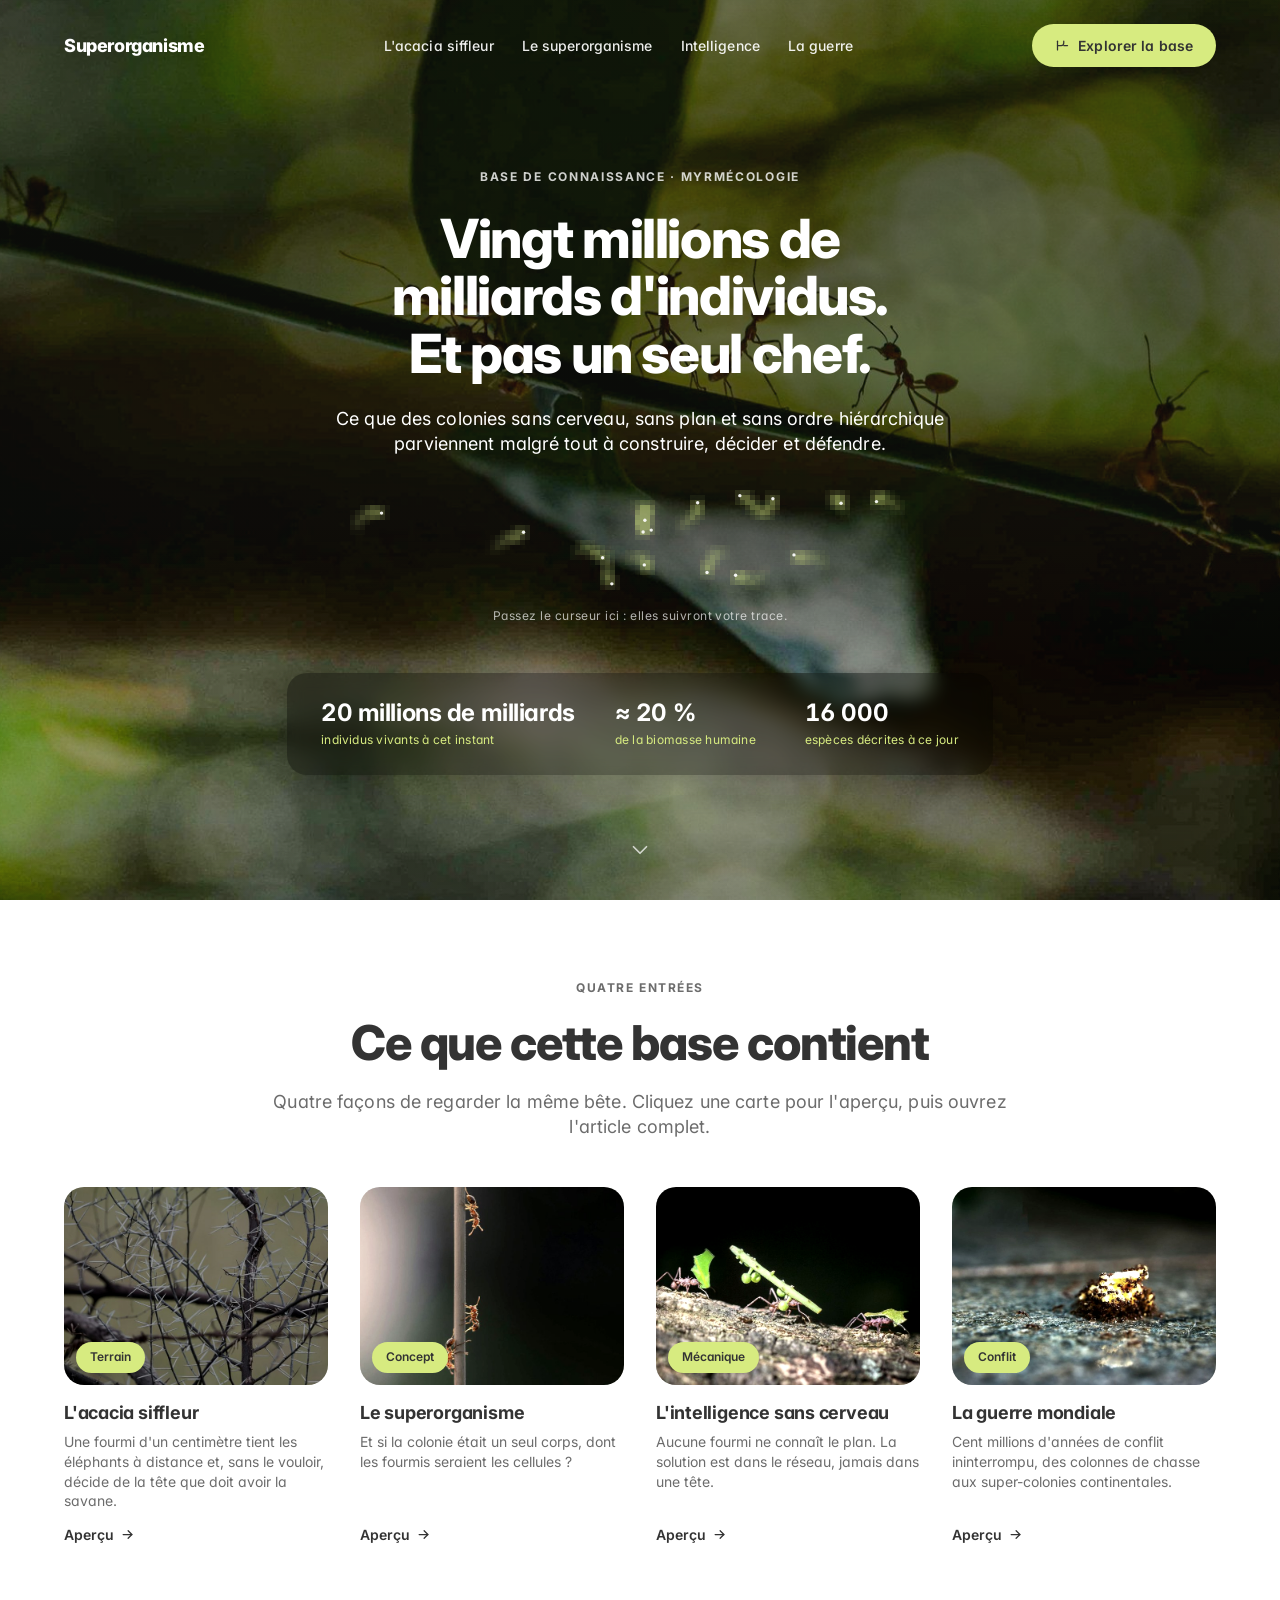
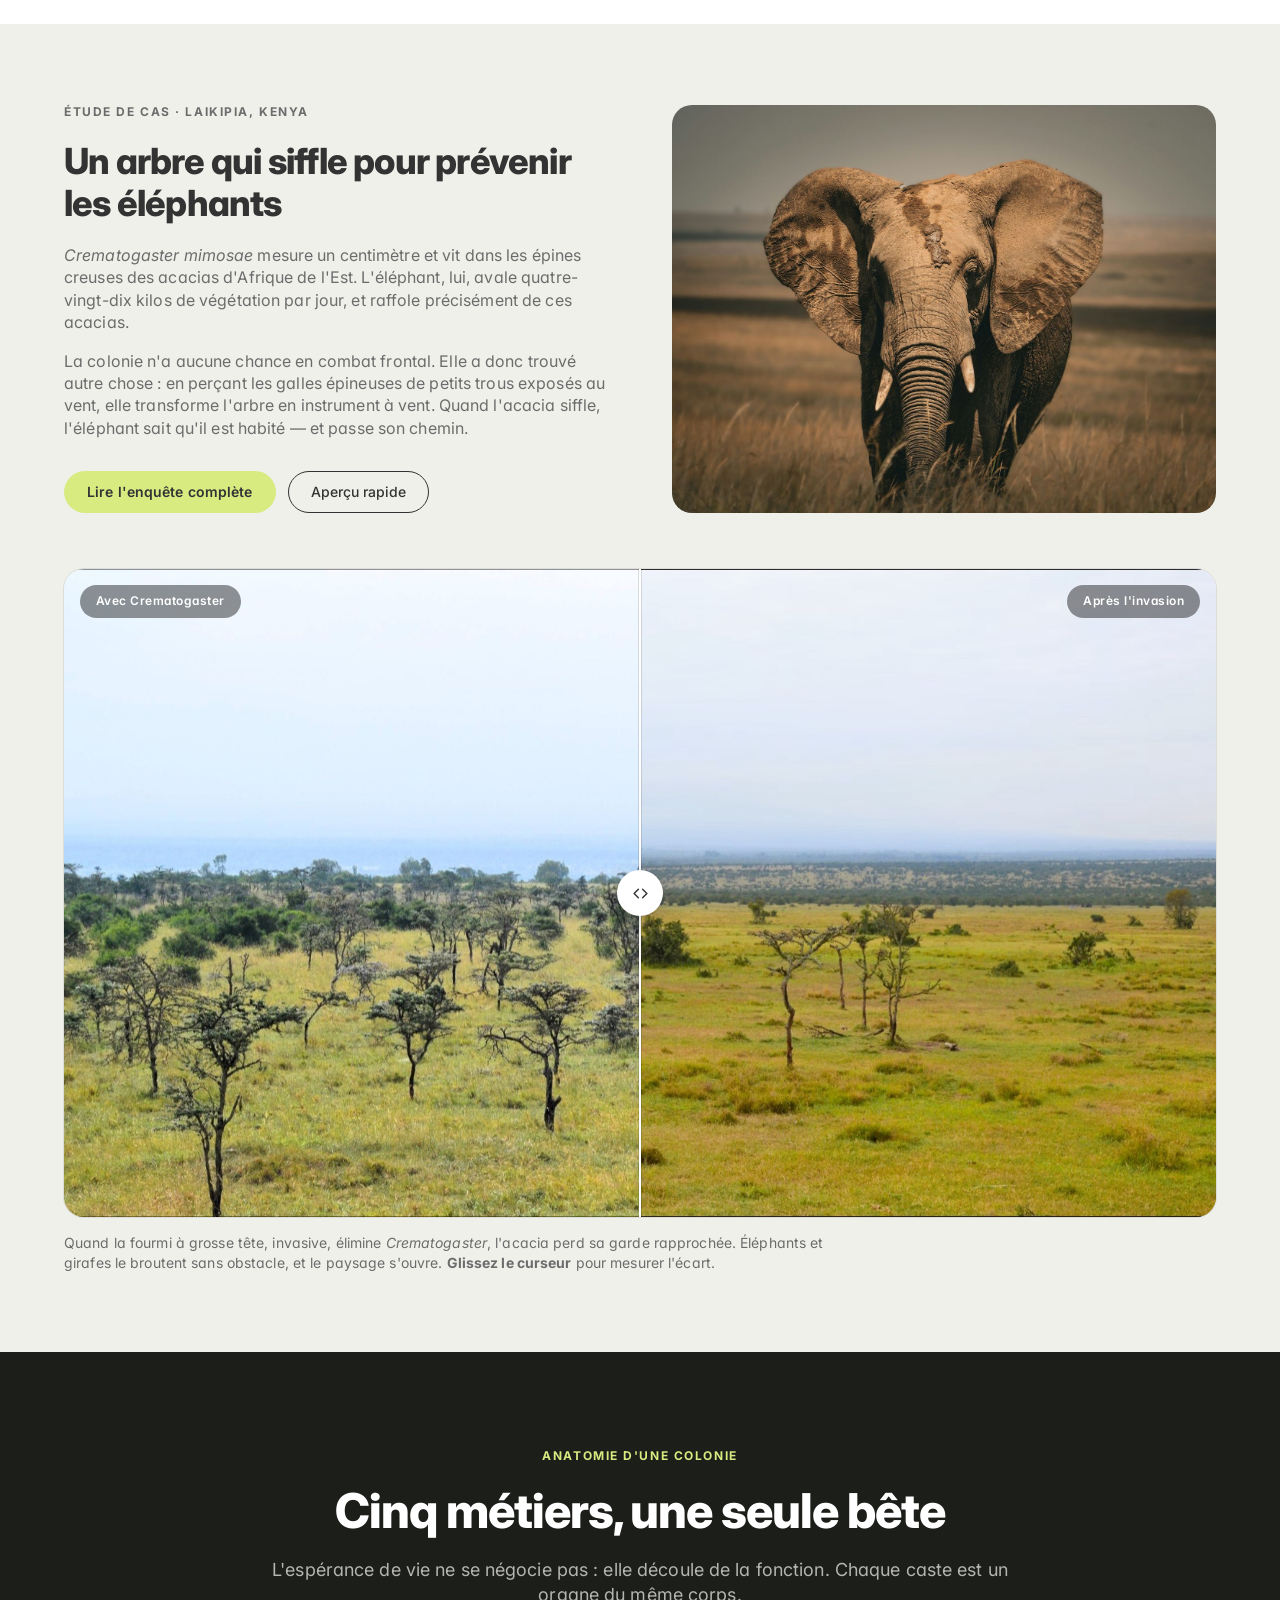
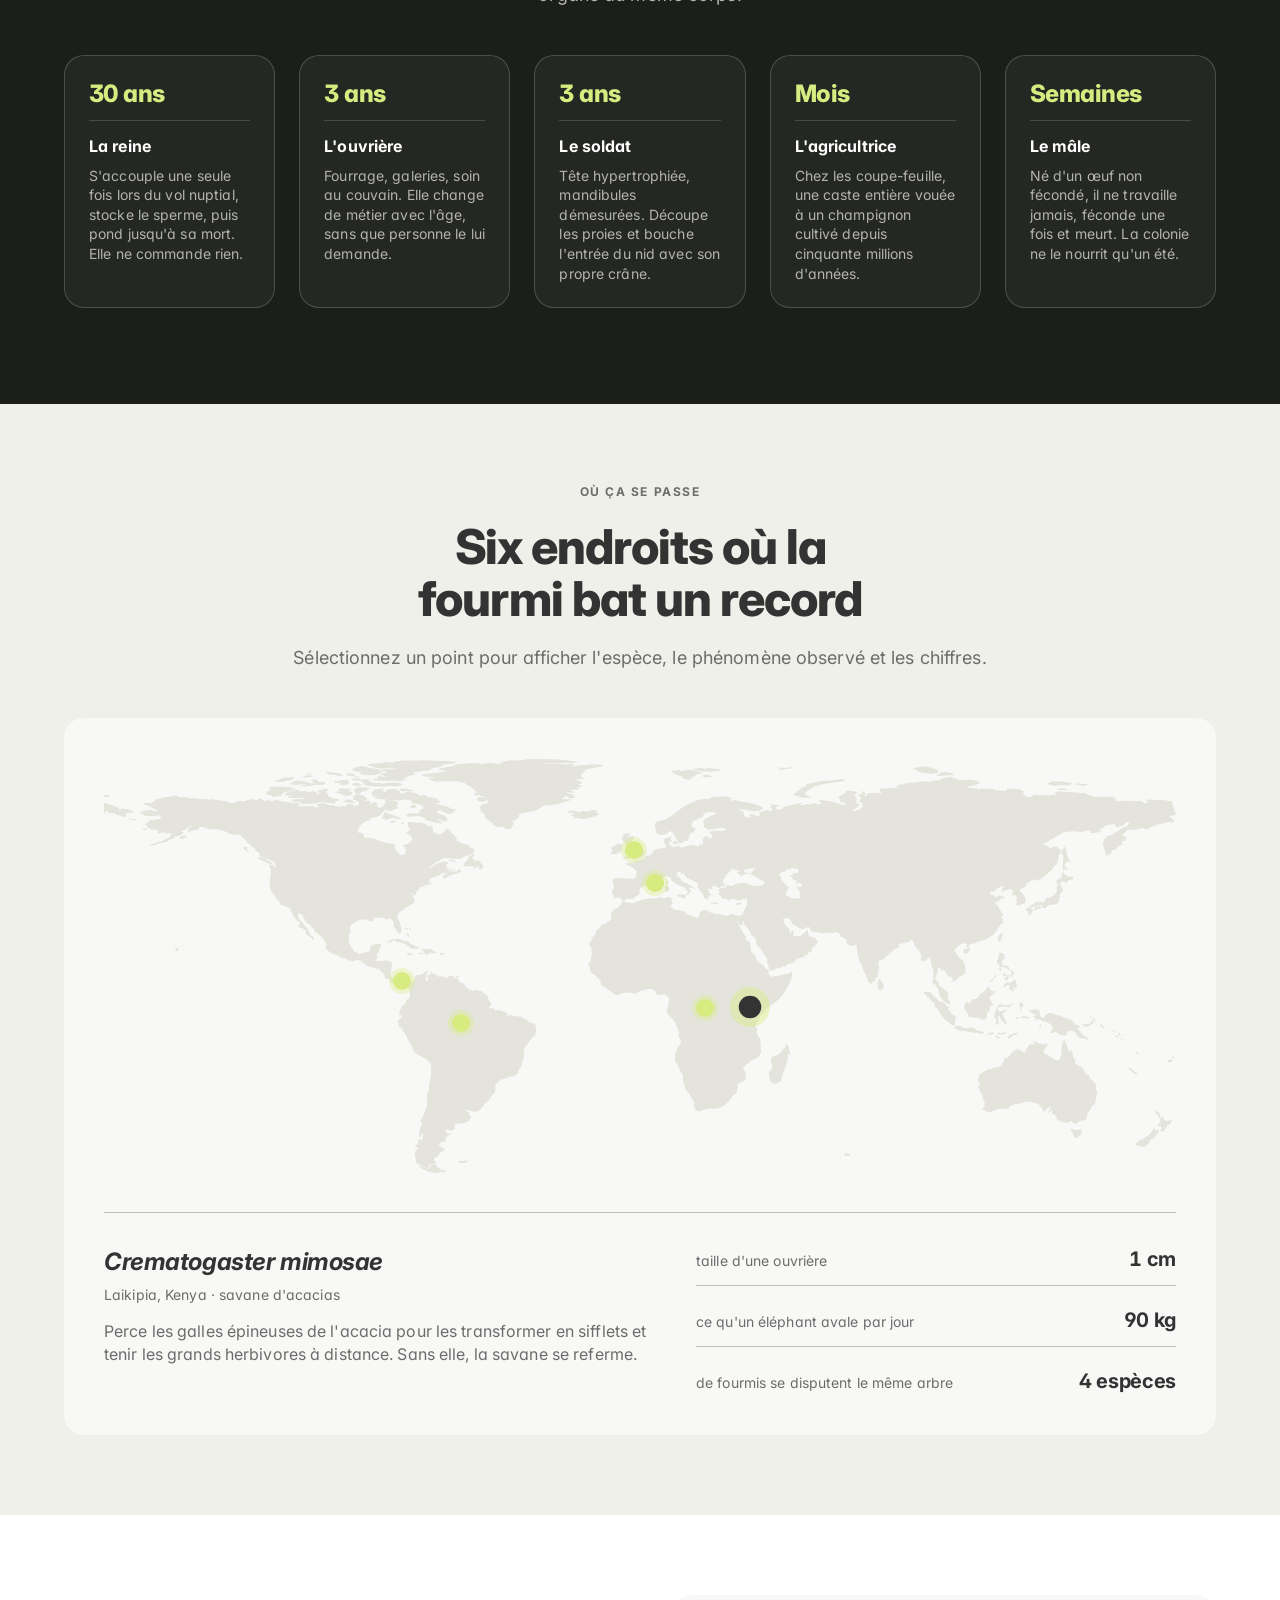
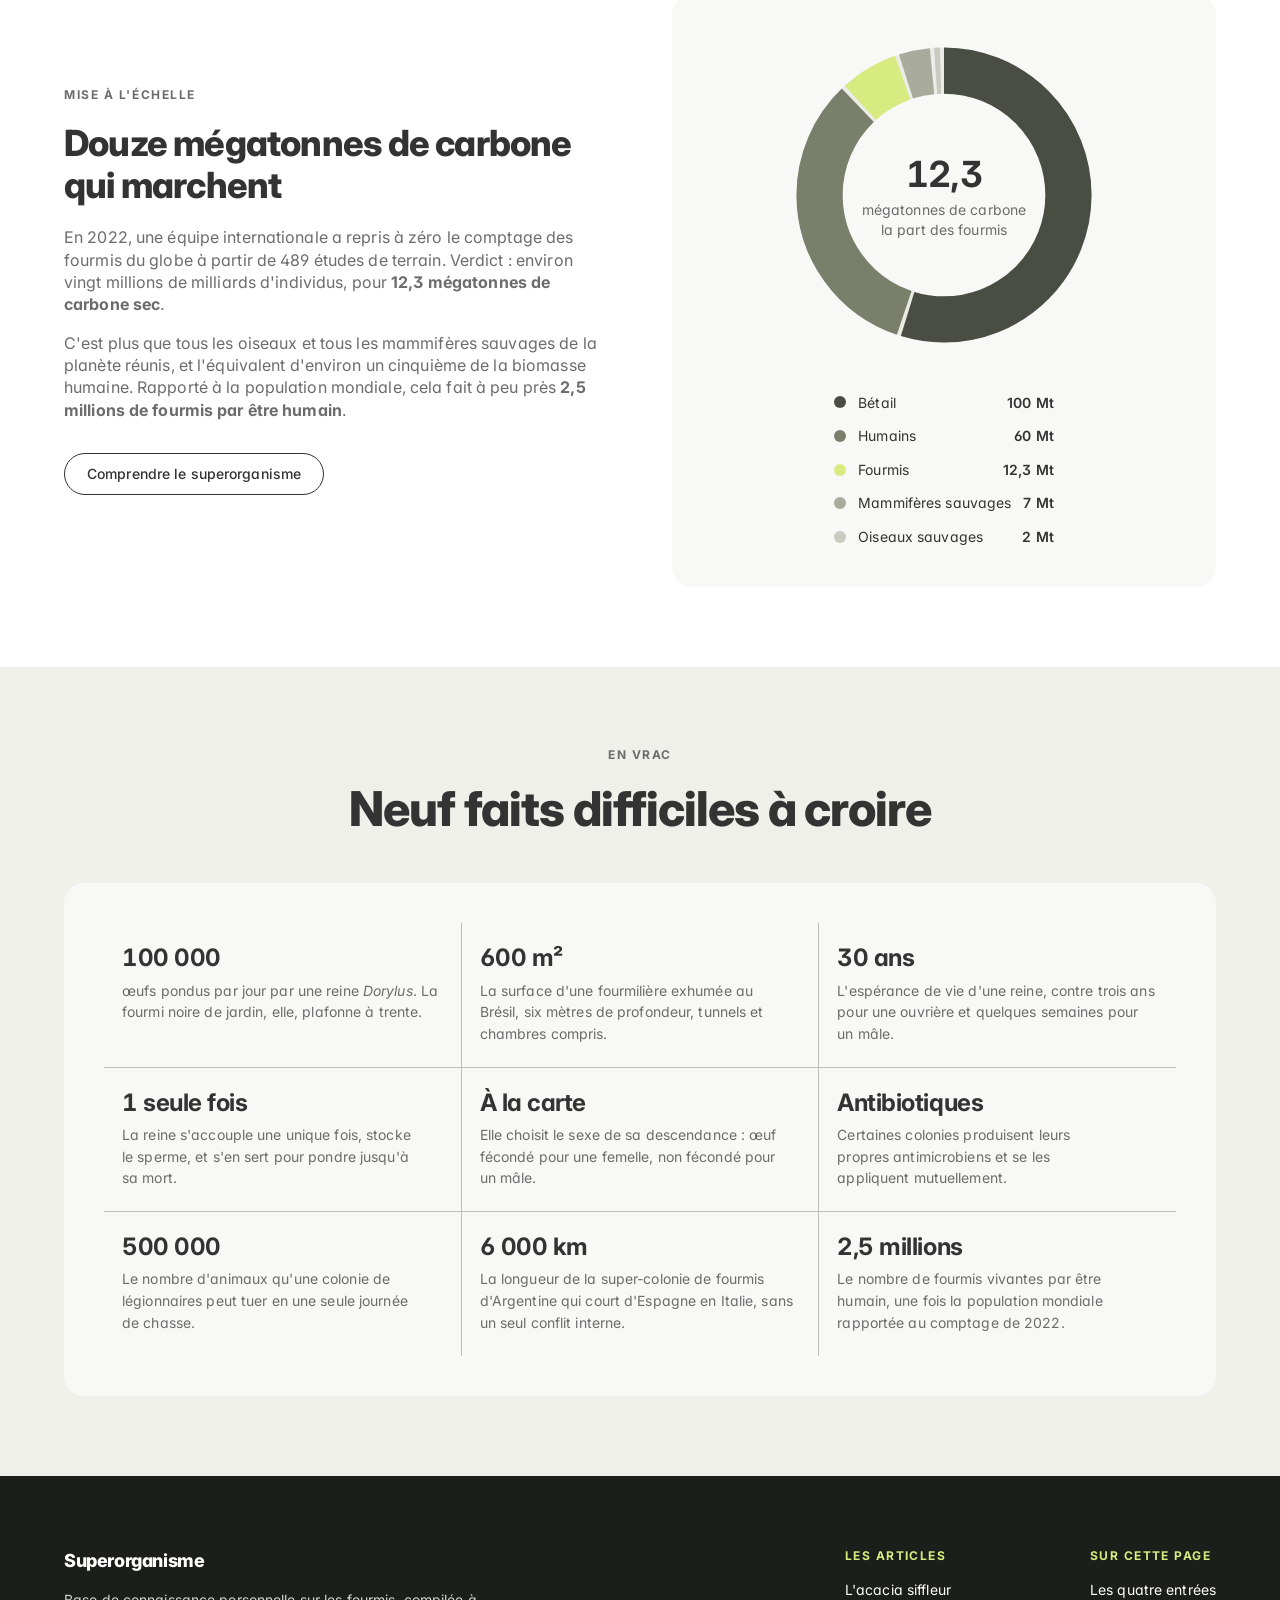
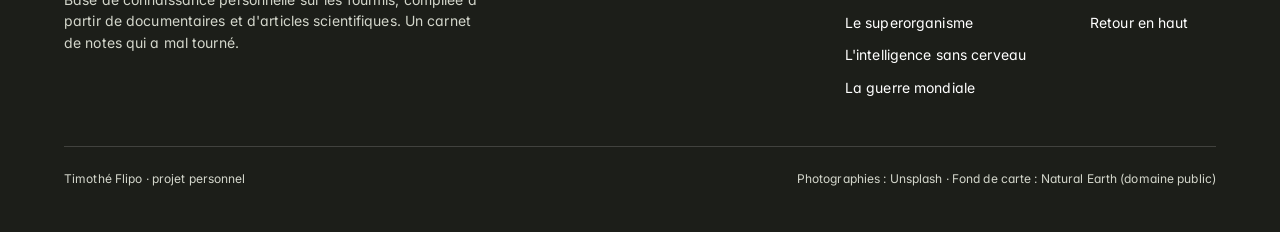
==== commit 5ec16462: "La piste remplace la barre de recherche du hero (v45) La barre venait d'Ecosia et ne disait rien du " ====
--- a/index.html
+++ b/index.html
@@ -9,7 +9,7 @@
 <link rel="preconnect" href="https://fonts.googleapis.com">
 <link rel="preconnect" href="https://fonts.gstatic.com" crossorigin>
 <link href="https://fonts.googleapis.com/css2?family=Inter:wght@400;500;600;700;800&display=swap" rel="stylesheet">
-<link rel="stylesheet" href="css/style.css?v=37">
+<link rel="stylesheet" href="css/style.css?v=45">
 <link rel="icon" href="data:image/svg+xml,<svg xmlns='http://www.w3.org/2000/svg' viewBox='0 0 100 100'><rect width='100' height='100' rx='22' fill='%23333'/><circle cx='50' cy='30' r='11' fill='%23d7eb80'/><circle cx='50' cy='52' r='9' fill='%23d7eb80'/><circle cx='50' cy='74' r='13' fill='%23d7eb80'/></svg>">
 </head>
 <body>
@@ -52,15 +52,21 @@
         parviennent malgré tout à construire, décider et défendre.
       </p>
 
-      <div class="search">
-        <div class="search__field">
-          <svg class="search__icon" width="19" height="19" viewBox="0 0 24 24" fill="none" stroke="currentColor" stroke-width="2" stroke-linecap="round" aria-hidden="true"><circle cx="11" cy="11" r="7"/><path d="m20 20-3.5-3.5"/></svg>
-          <label class="visually-hidden" for="q">Rechercher dans la base</label>
-          <input class="search__input" id="q" type="search" autocomplete="off"
-                 placeholder="Rechercher : stigmergie, acacia, légionnaires…">
-          <span class="search__hint">Entrée</span>
-        </div>
-        <div class="search__results" id="results" role="listbox" aria-label="Résultats"></div>
+      <!--
+        La piste. Le site explique que les fourmis ne se donnent pas d'ordres :
+        elles réagissent aux traces laissées par les précédentes. Ici, c'est le
+        lecteur qui laisse la trace. Il ne commande rien, il passe — et la
+        colonie suit. C'est la définition exacte de la stigmergie, appliquée à
+        celui qui vient la lire.
+
+        Le canevas n'a pas de contenu textuel : `aria-hidden`, et l'indication
+        sous la piste dit ce qu'il faut savoir à qui ne le verra pas.
+      -->
+      <div class="piste" id="piste">
+        <canvas class="piste__toile" id="pisteToile" aria-hidden="true"></canvas>
+        <p class="piste__indice" id="pisteIndice">
+          Passez le curseur ici : elles suivront votre trace.
+        </p>
       </div>
     </div>
 
@@ -206,8 +212,8 @@
       -->
       <figure class="figure-compare">
         <div class="compare" id="compare">
-          <img src="images/photos/savane-avant.jpg?v=37" alt="Savane densément peuplée de jeunes acacias">
-          <img class="compare__after" src="images/photos/savane-apres.jpg?v=37" alt="Même savane, presque entièrement dépourvue d'acacias">
+          <img src="images/photos/savane-avant.jpg?v=45" alt="Savane densément peuplée de jeunes acacias">
+          <img class="compare__after" src="images/photos/savane-apres.jpg?v=45" alt="Même savane, presque entièrement dépourvue d'acacias">
           <span class="compare__tag compare__tag--before">Avec Crematogaster</span>
           <span class="compare__tag compare__tag--after">Après l'invasion</span>
           <div class="compare__handle">
@@ -477,6 +483,6 @@
   </div>
 </footer>
 
-<script src="js/main.js?v=37"></script>
+<script src="js/main.js?v=45"></script>
 </body>
 </html>
--- a/css/style.css
+++ b/css/style.css
@@ -522,96 +522,44 @@
   font-size: var(--text-subheading);
 }
 
-/* Barre de recherche */
-
-.search {
+/* La piste */
+
+/*
+   Le lecteur laisse une trace, la colonie la suit. C'est la stigmergie du
+   site appliquée à celui qui vient la lire : il ne commande rien, il passe.
+
+   Aucun cadre, aucun fond : ce n'est pas un composant d'interface posé sur
+   la photo, c'est une couche de la photo. La barre de recherche qui occupait
+   cette place venait d'Ecosia et ne disait rien du sujet.
+*/
+.piste {
   position: relative;
-  margin: 40px auto 0;
+  margin: 34px auto 0;
   max-width: 620px;
 }
 
-.search__field {
-  display: flex;
-  align-items: center;
-  gap: 12px;
-  background: var(--white);
-  border-radius: var(--radius-pill);
-  height: 64px;
-  padding: 0 8px 0 22px;
-}
-
-.search__icon { flex: none; color: var(--ink); }
-
-.search__input {
-  flex: 1 1 auto;
-  min-width: 0;
-  border: 0;
-  outline: 0;
-  background: transparent;
-  font-family: var(--font-body);
-  font-size: var(--text-body);
-  color: var(--ink);
-  letter-spacing: 0.007em;
-}
-.search__input::placeholder { color: var(--stone); }
-
-.search__hint {
-  flex: none;
-  display: inline-flex;
-  align-items: center;
-  border: 1px solid var(--ink);
-  border-radius: var(--radius-pill);
-  padding: 7px 14px;
+.piste__toile {
+  display: block;
+  width: 100%;
+  height: 108px;
+  cursor: crosshair;
+  touch-action: none;
+}
+
+.piste__indice {
+  margin-top: 10px;
   font-size: var(--text-caption);
-  font-weight: 500;
-  color: var(--ink);
-}
-
-.search__results {
-  position: absolute;
-  top: calc(100% + 12px);
-  left: 0;
-  right: 0;
-  background: var(--white);
-  border-radius: var(--radius-card);
-  box-shadow: var(--shadow-xl);
-  padding: 8px;
-  text-align: left;
-  max-height: 340px;
-  overflow-y: auto;
-  display: none;
-  z-index: 5;
-}
-.search__results[data-open='true'] { display: block; }
-
-.search__hit {
-  display: block;
-  text-decoration: none;
-  padding: 12px 16px;
-  border-radius: 12px;
-}
-.search__hit:hover, .search__hit:focus-visible { background: var(--warm-mist); }
-
-.search__hit-title {
-  font-size: var(--text-body-sm);
-  font-weight: 700;
-  color: var(--ink);
-}
-
-.search__hit-desc {
-  margin-top: 3px;
-  font-size: var(--text-caption);
-  color: var(--stone);
-  display: -webkit-box;
-  -webkit-line-clamp: 2;
-  -webkit-box-orient: vertical;
-  overflow: hidden;
-}
-
-.search__empty {
-  padding: 16px;
-  font-size: var(--text-body-sm);
-  color: var(--stone);
+  letter-spacing: 0.04em;
+  color: rgba(255, 255, 255, 0.68);
+  transition: opacity 600ms ease;
+}
+
+/* L'indication n'a plus d'objet dès que le geste est trouvé. */
+.piste[data-touche='true'] .piste__indice { opacity: 0; }
+
+@media (max-width: 720px) {
+  .piste { margin-top: 26px; }
+  .piste__toile { height: 88px; }
 }
 
 /* Carte de statistiques flottante */
@@ -1598,16 +1546,22 @@
    Pour atteindre le bord, il faut donc retrancher la moitié de l'écart entre
    les deux, et non `50% - 50vw`.
 */
+/*
+   La simulation reste dans la colonne de lecture. Elle occupait auparavant
+   toute la largeur de la fenêtre : à 1280 px dans une colonne de 640, elle
+   débordait de 320 px de chaque côté et venait passer sous le sommaire
+   latéral. Alignée sur le texte, elle ne recouvre plus rien et ses bords
+   tombent sur ceux des paragraphes, comme le reste de l'article.
+*/
 .prose figure.stig {
-  margin: 56px calc(-1 * (100vw - 100%) / 2) 0;
-  width: 100vw;
-  max-width: 100vw;
-  padding: 0 24px;
+  margin: 56px 0 0;
+  width: 100%;
+  max-width: none;
+  padding: 0;
 }
 
 .stig__frame {
-  max-width: 1000px;
-  margin: 0 auto;
+  margin: 0;
   border-radius: var(--radius-card);
   overflow: hidden;
   background: #14160f;
@@ -1670,7 +1624,7 @@
 }
 
 @media (max-width: 720px) {
-  .stig { margin-top: 40px; padding: 0 16px; }
+  .stig { margin-top: 40px; }
   .stig__bar { flex-direction: column; align-items: flex-start; }
   .stig figcaption { margin-top: 18px; }
 }
@@ -1796,186 +1750,83 @@
   .demo__mesures { grid-template-columns: 1fr; gap: 14px; }
 }
 
-/* ---------- La trophallaxie ---------- */
-
-.demo__scene { margin-bottom: 26px; }
-
-.tropho { width: 100%; height: auto; display: block; }
-
-.tropho__liens { opacity: 0.55; }
-
-/*
-   Le passage au vert n'est pas décoratif : c'est le seul signal qui dit
-   qu'une fourmi a mangé. Le décalage est porté par le script, relais par
-   relais ; la transition ne fait qu'adoucir chaque bascule.
-*/
-.tropho__fourmis circle {
-  transition: fill 300ms var(--ease-out), r 300ms var(--ease-out);
-}
-
-.tropho__fourmis circle[data-nourrie='true'] { fill: var(--lime-deep); }
-
-/* La source reste identifiable : c'est le point de départ de la démonstration. */
-.tropho__fourmis circle[data-source='true'] {
-  stroke: var(--ink);
-  stroke-width: 2;
-}
-
-.demo--trophallaxie[data-fini='true'] .demo__note { color: var(--ink); }
-
-/* ---------- La cascade trophique ---------- */
-
-.cascade__bouton {
-  justify-self: start;
-  border: 1px solid var(--ink);
-  border-radius: var(--radius-pill);
-  background: transparent;
-  color: var(--ink);
-  font-family: var(--font-body);
-  font-size: var(--text-body-sm);
-  font-weight: 600;
-  line-height: 1;
-  padding: 13px 22px;
-  cursor: pointer;
-  transition: background-color var(--dur-hover) ease, color var(--dur-hover) ease,
-              transform var(--dur-press) var(--ease-out);
-}
-.cascade__bouton:active { transform: scale(0.97); }
-@media (hover: hover) and (pointer: fine) {
-  .cascade__bouton:hover { background: var(--ink); color: var(--white); }
-}
-.cascade__bouton[aria-pressed='true'] { background: var(--ink); color: var(--white); }
-
-.cascade {
-  list-style: none;
-  margin: 26px 0 0;
-  padding: 0;
-  display: grid;
-  gap: 1px;
-  background: var(--ash);
-  border-radius: var(--radius-card);
-  overflow: hidden;
-}
-
-.cascade__maillon {
-  display: grid;
-  grid-template-columns: 1fr auto;
-  align-items: baseline;
-  gap: 4px 20px;
-  padding: 16px 18px;
-  background: var(--warm-mist);
-}
-
-.cascade__nom { font-size: var(--text-body); font-weight: 700; color: var(--ink); }
-
-.cascade__quoi {
-  grid-column: 1;
-  font-size: var(--text-caption);
-  color: var(--stone);
-}
-
-/*
-   Les deux états occupent la même case de la grille : ils se remplacent sans
-   que la ligne change de largeur, sinon la bascule ferait sauter la colonne.
-*/
-.cascade__etat {
-  grid-column: 2;
-  grid-row: 1 / span 2;
-  display: grid;
-  align-items: center;
-  font-size: var(--text-body-sm);
-  font-weight: 600;
-  text-align: right;
-}
-
-.cascade__avec,
-.cascade__sans {
-  grid-area: 1 / 1;
-  transition: opacity 260ms var(--ease-out), transform 260ms var(--ease-out);
-}
-
-.cascade__avec { color: var(--ink); }
-.cascade__sans { color: #9a4a2f; opacity: 0; transform: translateY(6px); }
-
-.demo--cascade[data-sans='true'] .cascade__avec { opacity: 0; transform: translateY(-6px); }
-.demo--cascade[data-sans='true'] .cascade__sans { opacity: 1; transform: none; }
-
-/* Le maillon qui vient de basculer se signale brièvement. */
-.cascade__maillon[data-actif='true'] { background: var(--white); }
-.cascade__maillon { transition: background-color 320ms ease; }
-
-/*
-   Mouvement réduit : les états se remplacent sans glisser, et la cascade
-   devient immédiate. Elle garde son sens, on perd seulement la propagation.
-*/
-@media (prefers-reduced-motion: reduce) {
-  .cascade__avec, .cascade__sans { transform: none !important; }
-}
-
-/* ---------- La spirale de la mort ---------- */
-
-/*
-   Le seul cercle du site, et la seule animation qui ne s'arrête jamais.
-
-   Les deux exceptions vont ensemble : le sujet de cette section est une
-   boucle dont les fourmis ne sortent pas. Le cercle tourne derrière le
-   paragraphe qui l'explique plutôt qu'à côté — la texture et le texte
-   disent la même chose, au même endroit.
-
-   Une file régulière aurait paru immobile en tournant : ce sont les écarts
-   irréguliers, de 5,7° à 22,7°, qui rendent la rotation lisible. Une
-   révolution dure 54 s, assez lent pour qu'on ne le remarque pas tout de
-   suite, ce qui est le but.
-*/
-/*
-   Hauteur minimale calée sur le diamètre du cercle : coupé par un bord, il ne
-   montrait qu'un arc, alors que c'est précisément le fait d'être fermé qui
-   porte le sens. Une boucle ouverte, on en sort.
-
-   Le texte occupe toute la largeur et passe au-dessus du cercle. C'est ce qui
-   oblige à assombrir sa couleur — voir la note sur l'opacité plus bas.
-*/
-.callout--spirale {
+/* ---------- Encadrés à texture ---------- */
+
+/*
+   Trois sections portent une texture derrière leur encadré : la spirale dans
+   « la guerre », le renouvellement dans « le superorganisme », la remontée
+   dans « l'acacia ». Aucune n'est interactive et aucune n'explique quoi que
+   ce soit à la place du texte : chacune répète en forme ce que le paragraphe
+   dit en mots, et se remarque au deuxième regard.
+
+   Le motif commun est ici. Chaque texture n'ajoute ensuite que sa géométrie.
+*/
+.callout--texture {
   position: relative;
   overflow: hidden;
-  min-height: 268px;
   display: flex;
   align-items: center;
 }
 
-/* Plus de colonne réduite : le texte occupe toute la case. */
-.callout--spirale .callout__texte { max-width: none; }
-
-/*
-   Texte assombri, uniquement dans cet encadré. C'est ce qui rend le cercle
-   visible sans descendre sous le seuil de contraste, et c'est défendable en
-   soi : un encadré est un bloc de mise en avant, son texte peut être plus
-   appuyé que le corps courant.
-*/
-.callout--spirale .callout__texte p { color: var(--ink); }
+/* Le texte repasse au-dessus de la texture. */
+.callout--texture .callout__texte { position: relative; z-index: 1; }
+
+/*
+   Texte assombri dans ces encadrés seulement. Le corps passe par-dessus les
+   points : mesuré sur le pire cas, un point plein derrière une lettre, le
+   gris courant tombait sous le seuil de contraste et plafonnait la texture à
+   0,24 d'opacité — autant dire invisible.
+*/
+.callout--texture .callout__texte p { color: var(--ink); }
+
+.callout--texture > [aria-hidden] {
+  position: absolute;
+  z-index: 0;
+  pointer-events: none;
+  color: var(--lime-deep);
+}
+
+/*
+   Toutes les textures s'arrêtent hors écran et en mouvement réduit. Une
+   boucle infinie qui tourne pendant toute la visite pour n'être vue que
+   quelques secondes fait travailler le compositeur pour rien.
+*/
+.callout--texture [class$='__svg'] * { animation-play-state: paused; }
+.callout--texture[data-visible='true'] [class$='__svg'] * { animation-play-state: running; }
+
+@media (prefers-reduced-motion: reduce) {
+  .callout--texture [class$='__svg'] * { animation: none !important; opacity: 1; }
+}
 
 @media (max-width: 620px) {
-  .callout--spirale { min-height: 0; display: block; }
-}
-
+  .callout--texture { display: block; }
+  .callout--texture > [aria-hidden] { display: none; }
+}
+
+/*
+   Hauteur réservée à la texture, uniquement là où elle s'affiche. Déclarées
+   plus bas, ces valeurs passaient après la requête mobile et s'appliquaient
+   donc aussi sur petit écran, où la texture est pourtant retirée.
+*/
+@media (min-width: 621px) {
+  .callout--spirale  { min-height: 268px; }
+  .callout--renouv   { min-height: 232px; }
+  .callout--remontee { min-height: 210px; }
+}
+
+/* ---------- La spirale de la mort ---------- */
+
+/*
+   Le seul cercle du site. Une file régulière aurait paru immobile en
+   tournant : ce sont les écarts irréguliers, de 5,7° à 22,7°, qui rendent la
+   rotation lisible. Une révolution dure 54 s, assez lent pour qu'on ne le
+   remarque pas tout de suite, ce qui est le but.
+*/
 .spirale {
-  position: absolute;
   top: 50%;
   right: 30px;
   transform: translateY(-50%);
   width: 232px;
-  z-index: 0;
-  pointer-events: none;
-
-  /*
-     Le texte passe désormais par-dessus les points, ce qui fait du contraste
-     la contrainte qui décide de tout. Mesuré sur le pire cas, un point à
-     pleine opacité derrière une lettre : le gris du corps de texte tombait à
-     3,35:1, sous le seuil, ce qui plafonnait le cercle à 0,24 d'opacité —
-     autant dire invisible. En passant le texte de l'encadré à `--ink`, le
-     même pire cas donne 8,07:1, et le cercle peut enfin se voir.
-  */
-  color: var(--lime-deep);
   opacity: 0.72;
 }
 
@@ -1984,40 +1835,62 @@
 .spirale__file {
   transform-origin: 50% 50%;
   animation: spirale-tourne 54s linear infinite;
-
-  /*
-     En pause par défaut : l'observateur ne la lance qu'une fois le bloc à
-     l'écran. Une boucle infinie qui tourne pendant toute la visite pour
-     n'être vue que quelques secondes, c'est le reproche fait au chevron
-     du hero — il n'y a pas de raison de le refaire ici.
-  */
-  animation-play-state: paused;
-}
-
-.callout--spirale[data-visible='true'] .spirale__file { animation-play-state: running; }
+}
 
 @keyframes spirale-tourne {
   to { transform: rotate(360deg); }
 }
 
-/* Le texte repasse au-dessus de la texture. */
-.callout__texte { position: relative; z-index: 1; }
-
-/*
-   Sous cette largeur, le cercle occuperait la place du texte au lieu de
-   l'accompagner : il sort de la mise en page.
-*/
-@media (max-width: 620px) {
-  .spirale { display: none; }
-}
-
-/*
-   Mouvement réduit : la file s'arrête. Elle garde tout son sens — un cercle
-   fermé se lit sans avoir besoin de tourner — et une rotation continue est
-   exactement ce qui déclenche une gêne vestibulaire.
-*/
-@media (prefers-reduced-motion: reduce) {
-  .spirale__file { animation: none; }
+/* ---------- Le renouvellement ---------- */
+
+/*
+   Les points s'effacent et reviennent, chacun sur son propre décalage. La
+   densité du champ ne bouge jamais, et pourtant aucun point ne dure : c'est
+   ce que la section dit d'un corps dont toutes les cellules sont remplacées.
+*/
+.renouv {
+  top: 50%;
+  right: 24px;
+  transform: translateY(-50%);
+  width: 230px;
+  opacity: 0.6;
+}
+
+.renouv__svg { width: 100%; height: auto; display: block; }
+
+.renouv__champ circle { animation: renouv-cycle 7.2s ease-in-out infinite; }
+
+@keyframes renouv-cycle {
+  0%, 34%   { opacity: 1; }
+  46%, 54%  { opacity: 0; }
+  66%, 100% { opacity: 1; }
+}
+
+/* ---------- La remontée ---------- */
+
+/*
+   Une onde parcourt la chaîne du bas vers le haut, en boucle. Les décalages
+   sont posés maillon par maillon dans le balisage, du plus haut au plus bas,
+   pour que la vague monte et ne descende jamais — le sens est le propos.
+*/
+.remontee {
+  top: 50%;
+  right: 34px;
+  transform: translateY(-50%);
+  width: 58px;
+  opacity: 0.75;
+}
+
+.remontee__svg { width: 100%; height: auto; display: block; }
+
+.remontee__maillons circle {
+  transform-origin: center;
+  animation: remontee-onde 3.6s ease-in-out infinite;
+}
+
+@keyframes remontee-onde {
+  0%, 55%, 100% { opacity: 0.32; r: 4; }
+  22%           { opacity: 1;    r: 5.6; }
 }
 
 /* ---------- Mouvement ---------- */
@@ -2051,7 +1924,7 @@
   .hero__eyebrow,
   .hero h1,
   .hero__lede,
-  .hero .search,
+  .hero .piste,
   .hero .stats,
   .article-hero .eyebrow,
   .article-hero h1,
@@ -2071,7 +1944,7 @@
   .article-hero h1          { animation-delay: 55ms; }
   .hero__lede,
   .article-hero__lede       { animation-delay: 110ms; }
-  .hero .search             { animation-delay: 165ms; }
+  .hero .piste              { animation-delay: 165ms; }
   .hero .stats              { animation-delay: 220ms; }
 
   @keyframes rise-in {
@@ -2098,7 +1971,6 @@
 .card,
 .pin,
 .sheet__close,
-.search__hit,
 .caste,
 .fact,
 .legend li,
@@ -2137,7 +2009,6 @@
 */
 .btn:active,
 .sheet__close:active,
-.search__hit:active { transform: scale(0.97); }
 
 .card:active { transform: scale(0.985) translateY(-3px); }
 
@@ -2320,8 +2191,6 @@
   .header .btn svg { display: none; }
 
   .hero { --hero-h: 92vh; padding-top: 120px; }
-  .search__field { height: 56px; padding-left: 18px; }
-  .search__hint { display: none; }
   .stats { gap: 20px; padding: 22px; flex-direction: column; align-items: flex-start; }
   .stat { min-width: 0; }
   .cards { grid-template-columns: 1fr; }
@@ -2374,5 +2243,5 @@
   .card__more svg { transform: none !important; }
 
   /* Un retour à l'appui reste utile : il n'y a pas de déplacement à l'écran. */
-  .btn:active, .sheet__close:active, .search__hit:active { opacity: 0.72; }
-}
+  .btn:active, .sheet__close:active, 
+}
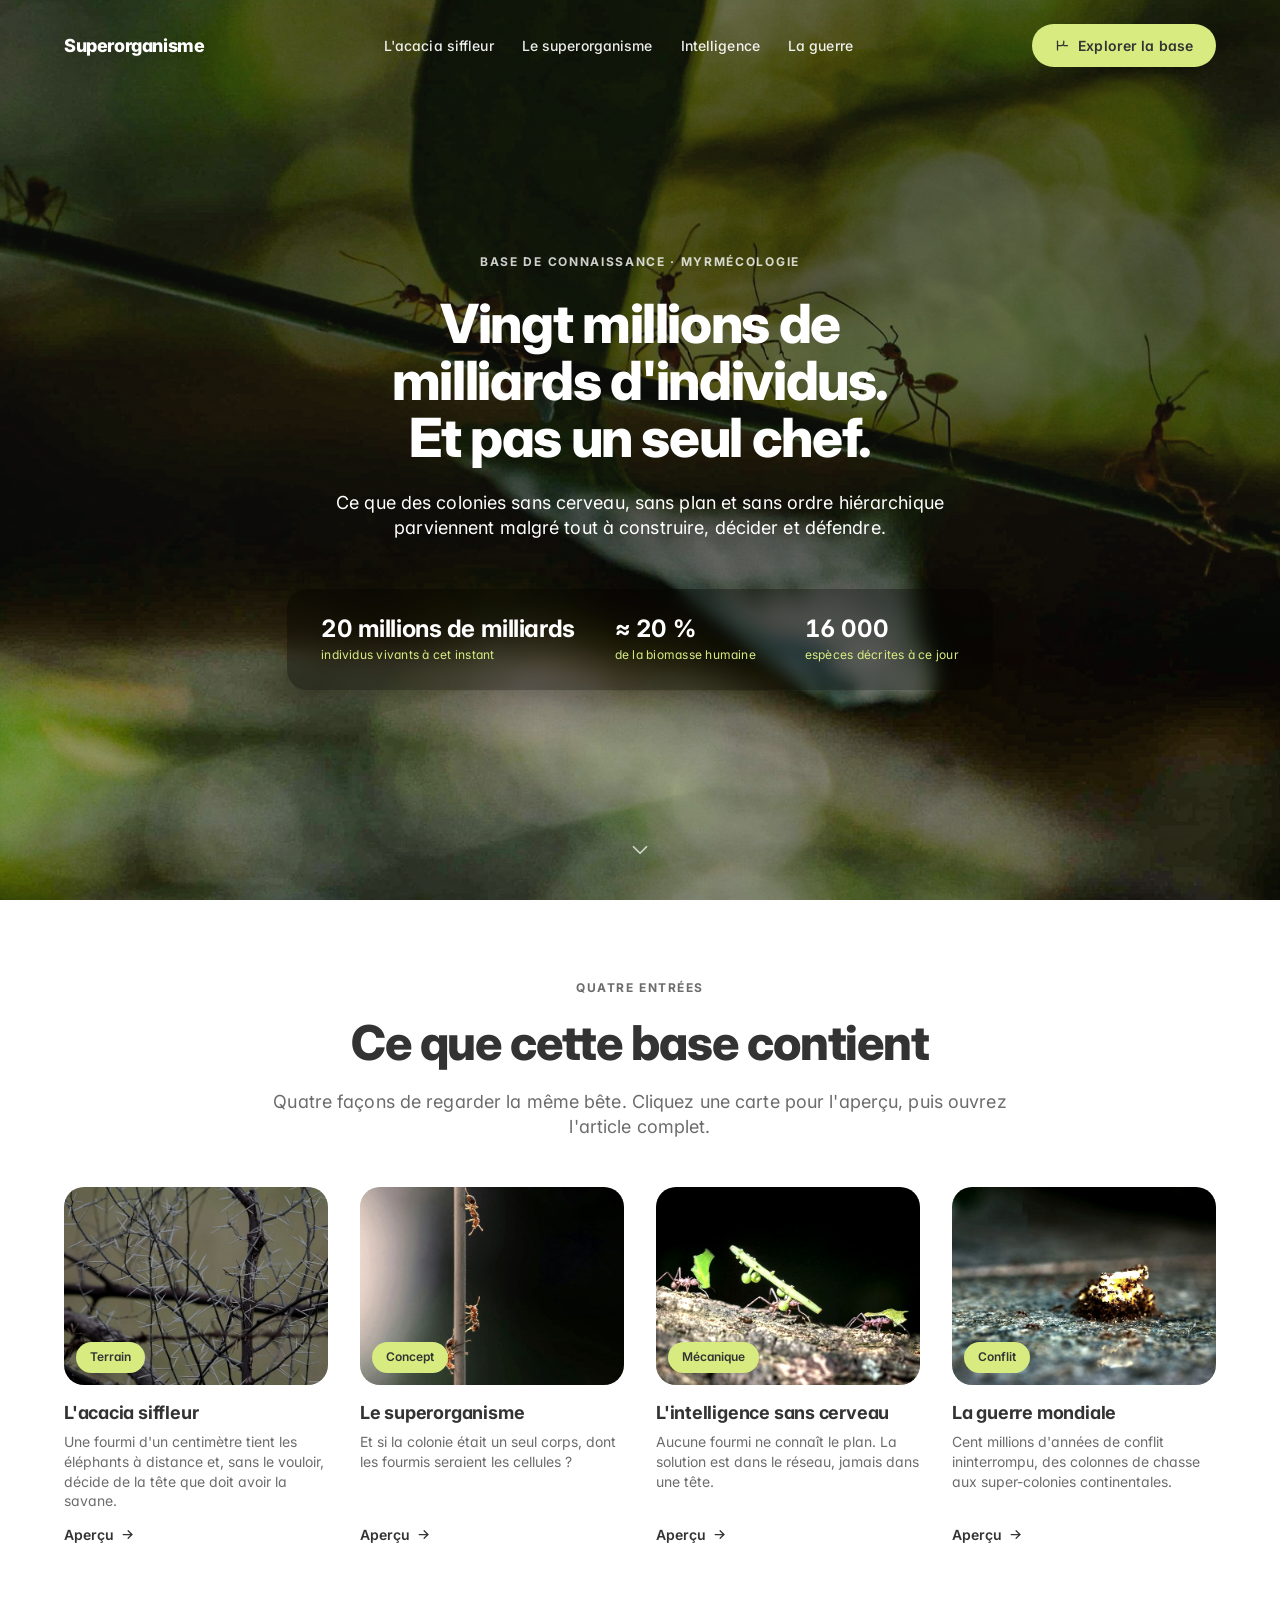
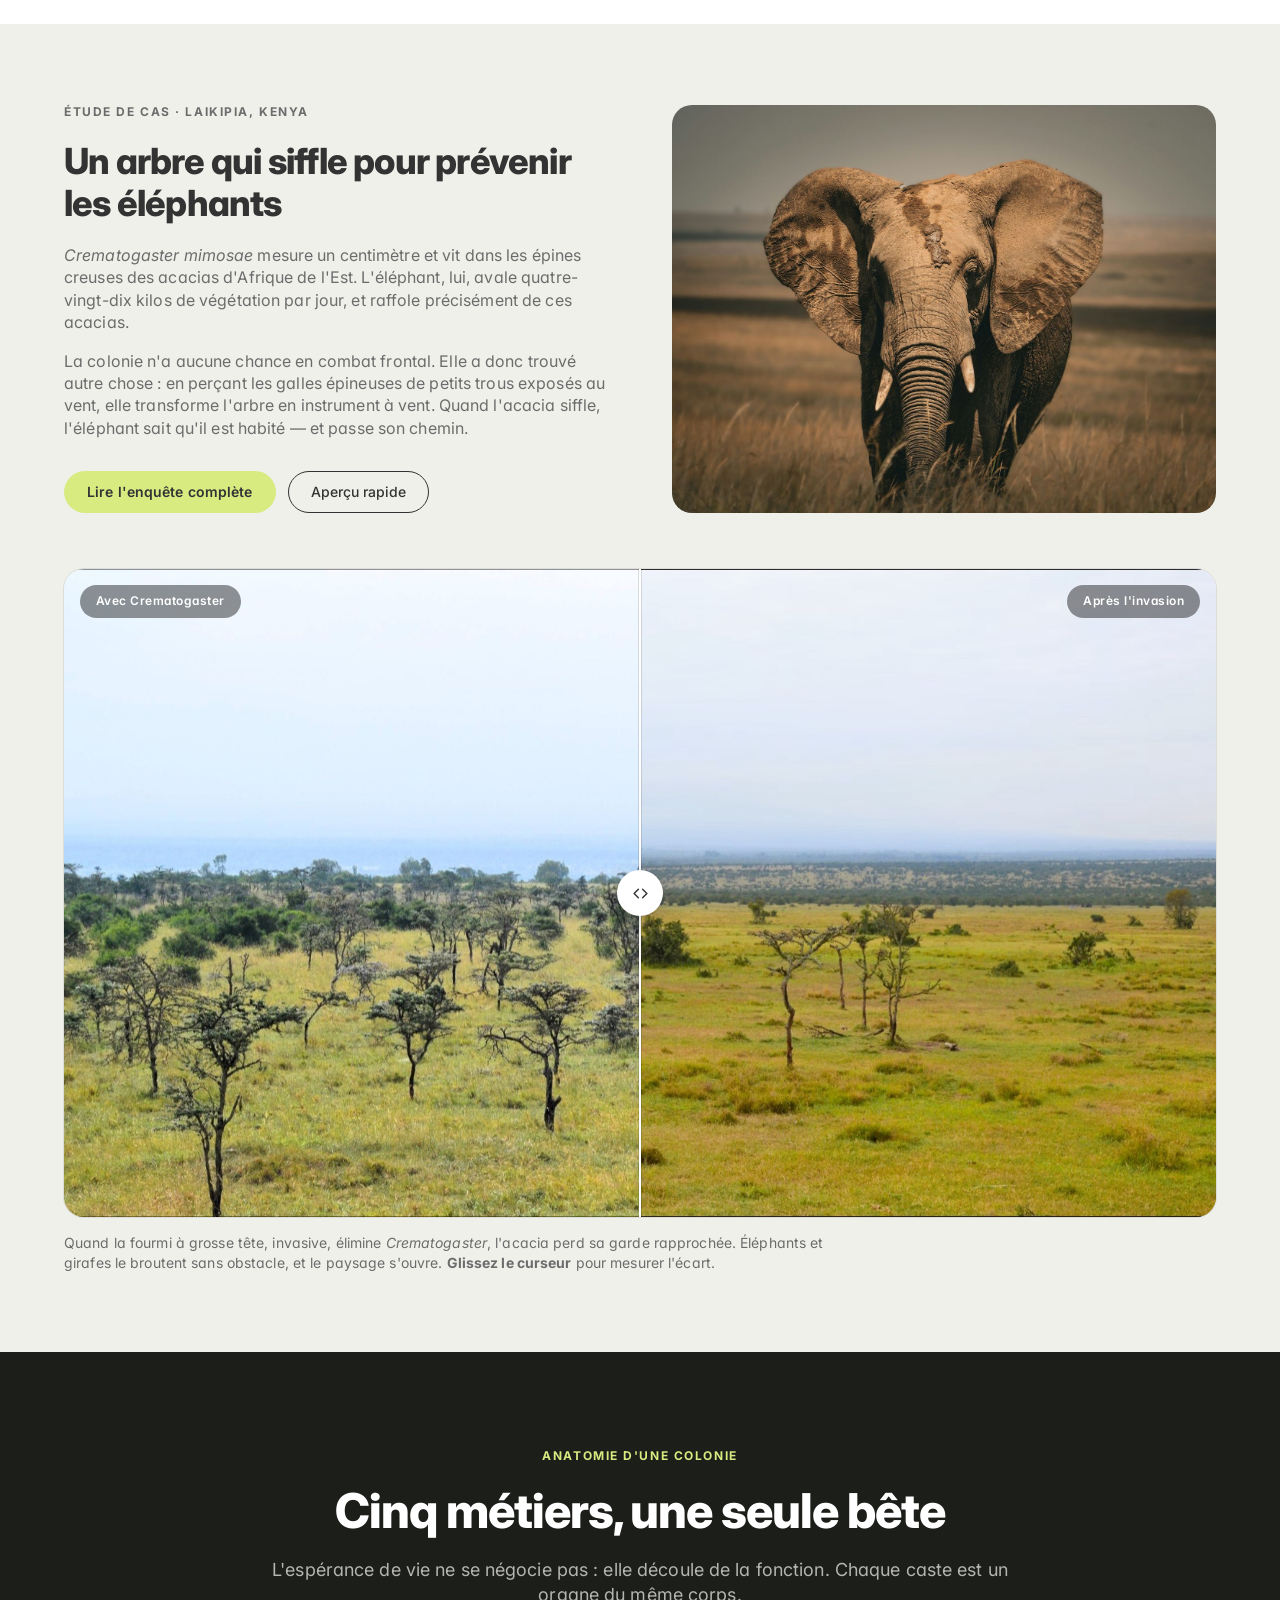
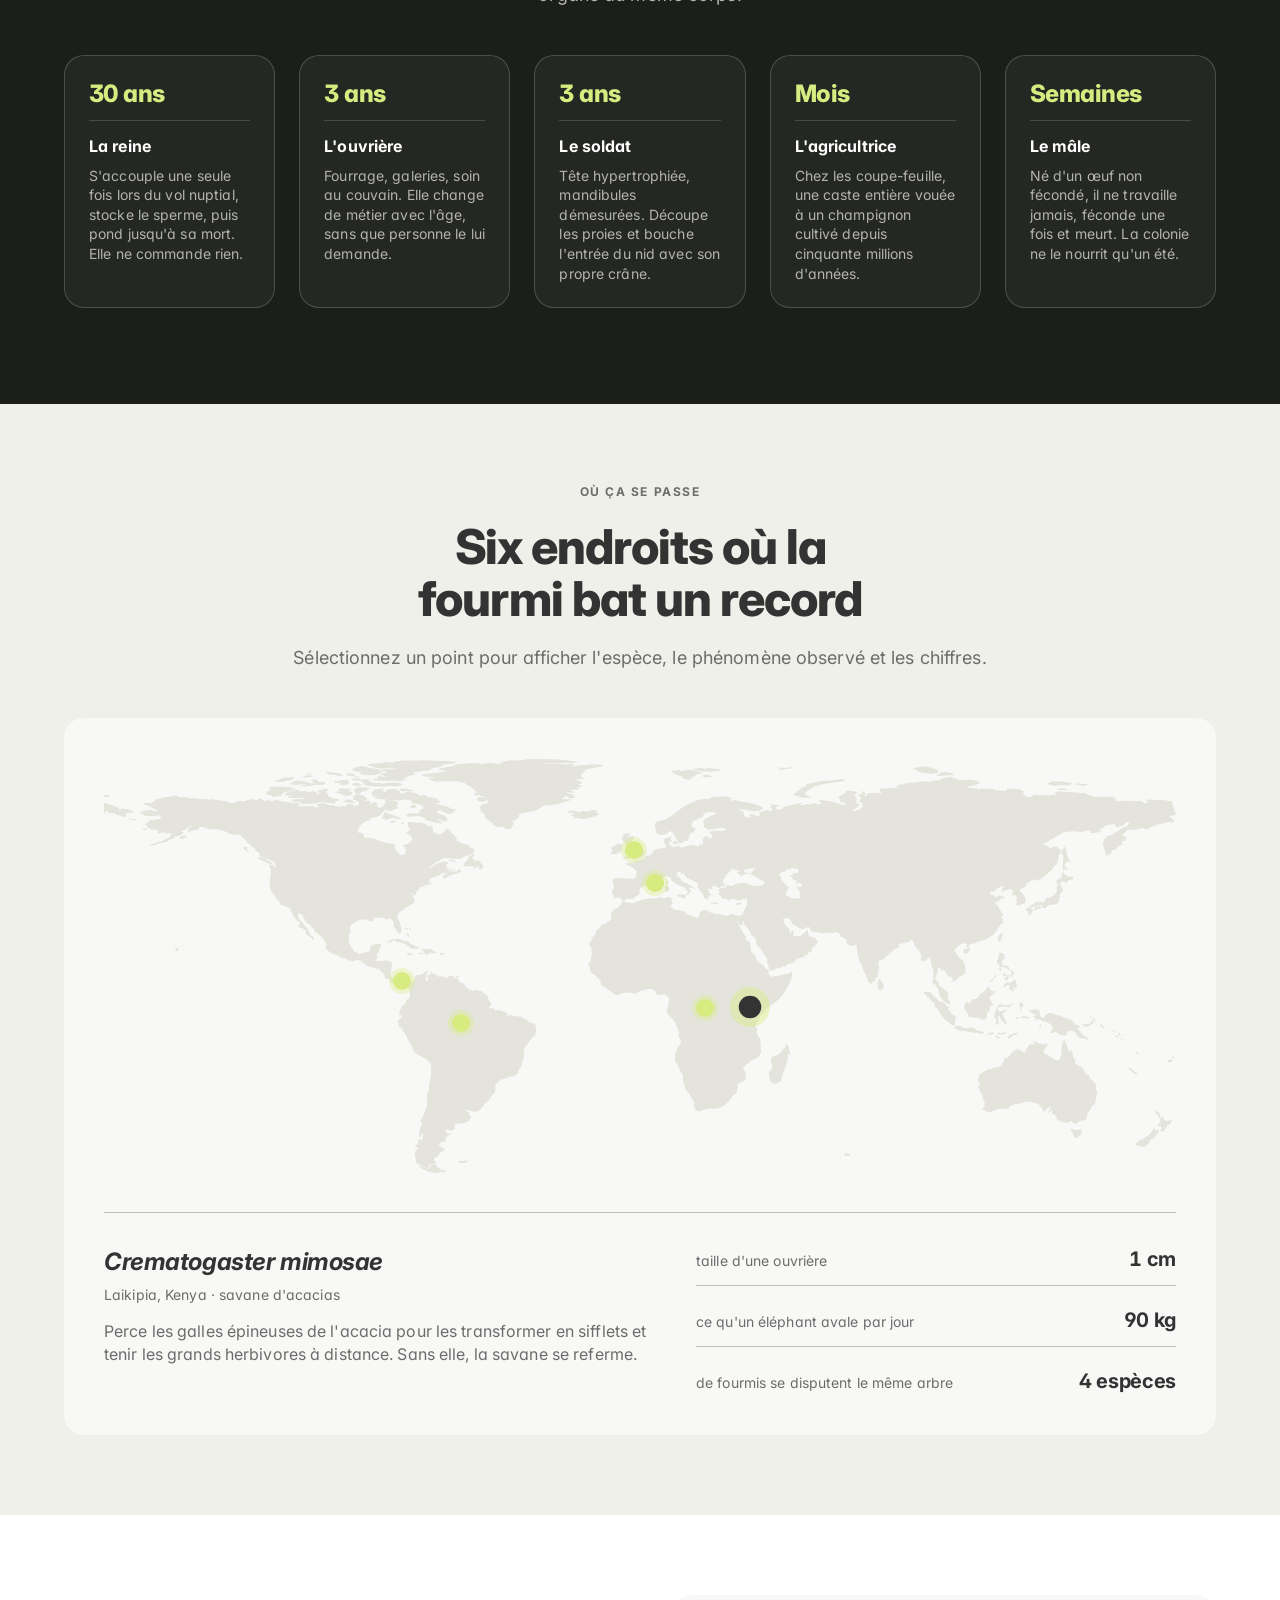
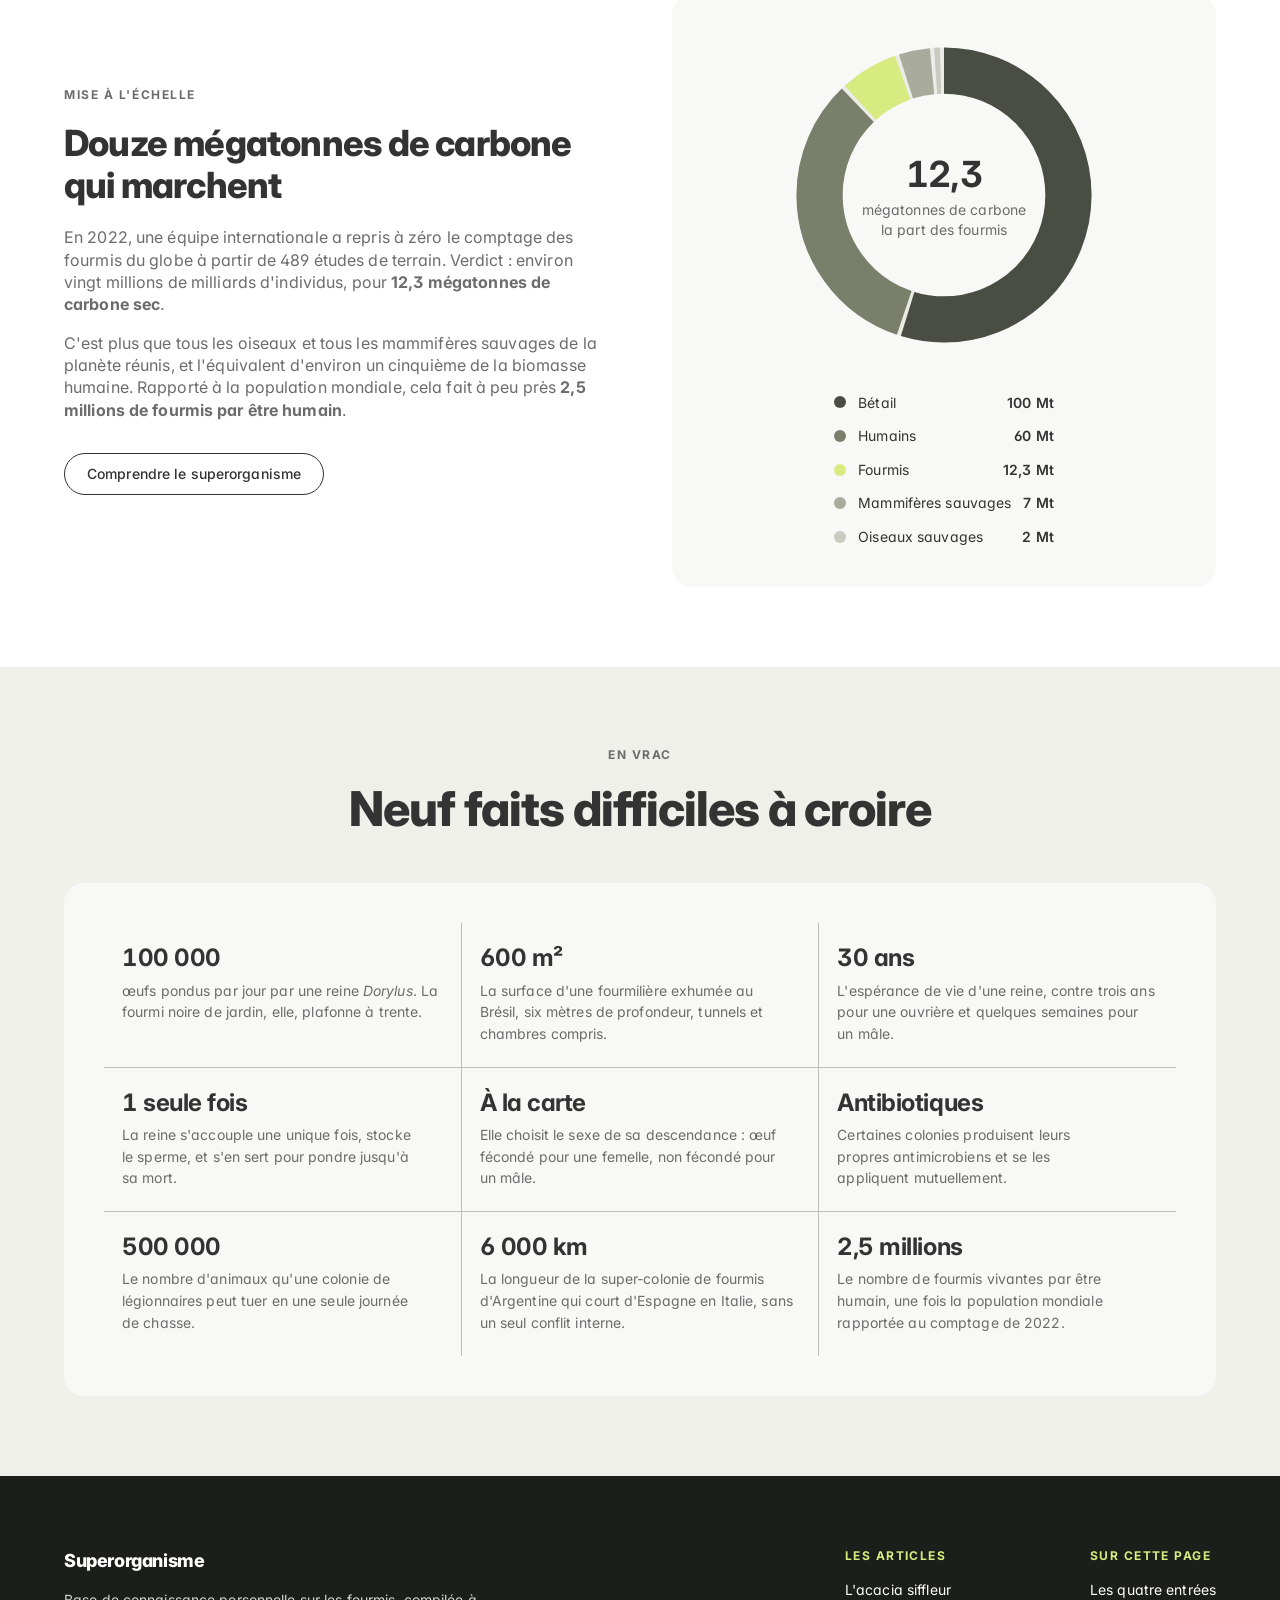
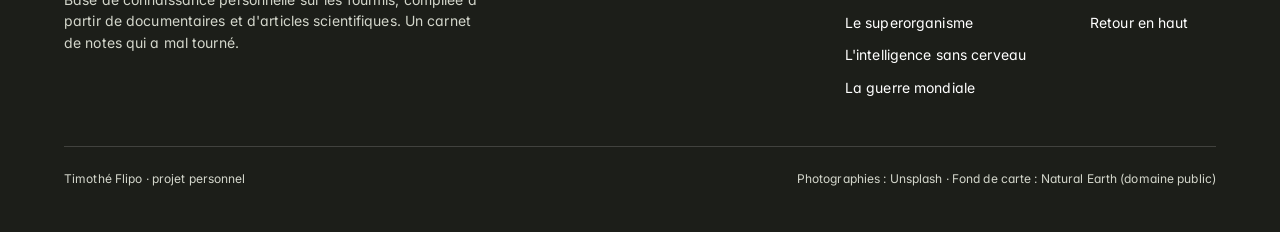
==== commit 16b45efe: "La trace du curseur remplace la vignette confinée (v48) La version précédente était une vignette de " ====
--- a/index.html
+++ b/index.html
@@ -9,10 +9,21 @@
 <link rel="preconnect" href="https://fonts.googleapis.com">
 <link rel="preconnect" href="https://fonts.gstatic.com" crossorigin>
 <link href="https://fonts.googleapis.com/css2?family=Inter:wght@400;500;600;700;800&display=swap" rel="stylesheet">
-<link rel="stylesheet" href="css/style.css?v=45">
+<link rel="stylesheet" href="css/style.css?v=48">
 <link rel="icon" href="data:image/svg+xml,<svg xmlns='http://www.w3.org/2000/svg' viewBox='0 0 100 100'><rect width='100' height='100' rx='22' fill='%23333'/><circle cx='50' cy='30' r='11' fill='%23d7eb80'/><circle cx='50' cy='52' r='9' fill='%23d7eb80'/><circle cx='50' cy='74' r='13' fill='%23d7eb80'/></svg>">
 </head>
 <body>
+
+<!--
+  La trace. Le curseur dépose une phéromone qui s'estompe, et des ouvrières la
+  remontent en file. C'est le mécanisme que le site passe un article à
+  expliquer, appliqué à celui qui vient le lire : il ne commande rien, il
+  passe, et la colonie emprunte son chemin.
+
+  Couche décorative : `aria-hidden`, `pointer-events: none`, et rien de ce
+  qu'elle dessine n'est nécessaire pour comprendre ou utiliser la page.
+-->
+<canvas class="trace" id="trace" aria-hidden="true"></canvas>
 
 <header class="header" id="top">
   <div class="wrap header__inner">
@@ -52,22 +63,6 @@
         parviennent malgré tout à construire, décider et défendre.
       </p>
 
-      <!--
-        La piste. Le site explique que les fourmis ne se donnent pas d'ordres :
-        elles réagissent aux traces laissées par les précédentes. Ici, c'est le
-        lecteur qui laisse la trace. Il ne commande rien, il passe — et la
-        colonie suit. C'est la définition exacte de la stigmergie, appliquée à
-        celui qui vient la lire.
-
-        Le canevas n'a pas de contenu textuel : `aria-hidden`, et l'indication
-        sous la piste dit ce qu'il faut savoir à qui ne le verra pas.
-      -->
-      <div class="piste" id="piste">
-        <canvas class="piste__toile" id="pisteToile" aria-hidden="true"></canvas>
-        <p class="piste__indice" id="pisteIndice">
-          Passez le curseur ici : elles suivront votre trace.
-        </p>
-      </div>
     </div>
 
     <div class="stats">
@@ -212,8 +207,8 @@
       -->
       <figure class="figure-compare">
         <div class="compare" id="compare">
-          <img src="images/photos/savane-avant.jpg?v=45" alt="Savane densément peuplée de jeunes acacias">
-          <img class="compare__after" src="images/photos/savane-apres.jpg?v=45" alt="Même savane, presque entièrement dépourvue d'acacias">
+          <img src="images/photos/savane-avant.jpg?v=48" alt="Savane densément peuplée de jeunes acacias">
+          <img class="compare__after" src="images/photos/savane-apres.jpg?v=48" alt="Même savane, presque entièrement dépourvue d'acacias">
           <span class="compare__tag compare__tag--before">Avec Crematogaster</span>
           <span class="compare__tag compare__tag--after">Après l'invasion</span>
           <div class="compare__handle">
@@ -483,6 +478,6 @@
   </div>
 </footer>
 
-<script src="js/main.js?v=45"></script>
+<script src="js/main.js?v=48"></script>
 </body>
 </html>
--- a/css/style.css
+++ b/css/style.css
@@ -522,44 +522,36 @@
   font-size: var(--text-subheading);
 }
 
-/* La piste */
-
-/*
-   Le lecteur laisse une trace, la colonie la suit. C'est la stigmergie du
-   site appliquée à celui qui vient la lire : il ne commande rien, il passe.
-
-   Aucun cadre, aucun fond : ce n'est pas un composant d'interface posé sur
-   la photo, c'est une couche de la photo. La barre de recherche qui occupait
-   cette place venait d'Ecosia et ne disait rien du sujet.
-*/
-.piste {
-  position: relative;
-  margin: 34px auto 0;
-  max-width: 620px;
-}
-
-.piste__toile {
-  display: block;
-  width: 100%;
-  height: 108px;
-  cursor: crosshair;
-  touch-action: none;
-}
-
-.piste__indice {
-  margin-top: 10px;
-  font-size: var(--text-caption);
-  letter-spacing: 0.04em;
-  color: rgba(255, 255, 255, 0.68);
-  transition: opacity 600ms ease;
-}
-
-/* L'indication n'a plus d'objet dès que le geste est trouvé. */
-.piste[data-touche='true'] .piste__indice { opacity: 0; }
-
-@media (max-width: 720px) {
-  .piste { margin-top: 26px; }
-  .piste__toile { height: 88px; }
+/* La trace du curseur */
+
+/*
+   Couche décorative posée au-dessus de la page. Elle ne capte aucun clic et
+   ne contient aucun texte : ce qu'elle dessine est en trop, jamais en plus.
+
+   Sous l'en-tête (z-index 40) et sous le panneau d'aperçu (90) : la trace
+   accompagne la lecture, elle ne passe pas devant l'interface.
+*/
+.trace {
+  position: fixed;
+  inset: 0;
+  z-index: 30;
+  pointer-events: none;
+  display: none;
+}
+
+/*
+   Uniquement là où il y a un vrai curseur. Sur un écran tactile il n'y a rien
+   à suivre, et le canevas plein écran serait une couche de compositing payée
+   pour rien.
+*/
+@media (hover: hover) and (pointer: fine) {
+  .trace { display: block; }
+}
+
+/* Une traînée qui poursuit le pointeur est exactement ce que le mouvement
+   réduit doit supprimer. */
+@media (prefers-reduced-motion: reduce) {
+  .trace { display: none; }
 }
 
 /* Carte de statistiques flottante */
@@ -1924,7 +1916,6 @@
   .hero__eyebrow,
   .hero h1,
   .hero__lede,
-  .hero .piste,
   .hero .stats,
   .article-hero .eyebrow,
   .article-hero h1,
@@ -1944,8 +1935,8 @@
   .article-hero h1          { animation-delay: 55ms; }
   .hero__lede,
   .article-hero__lede       { animation-delay: 110ms; }
-  .hero .piste              { animation-delay: 165ms; }
-  .hero .stats              { animation-delay: 220ms; }
+  /* La barre occupait le cran de 165 ms ; la carte remonte pour combler. */
+  .hero .stats              { animation-delay: 165ms; }
 
   @keyframes rise-in {
     from { opacity: 0; transform: translateY(18px); }
